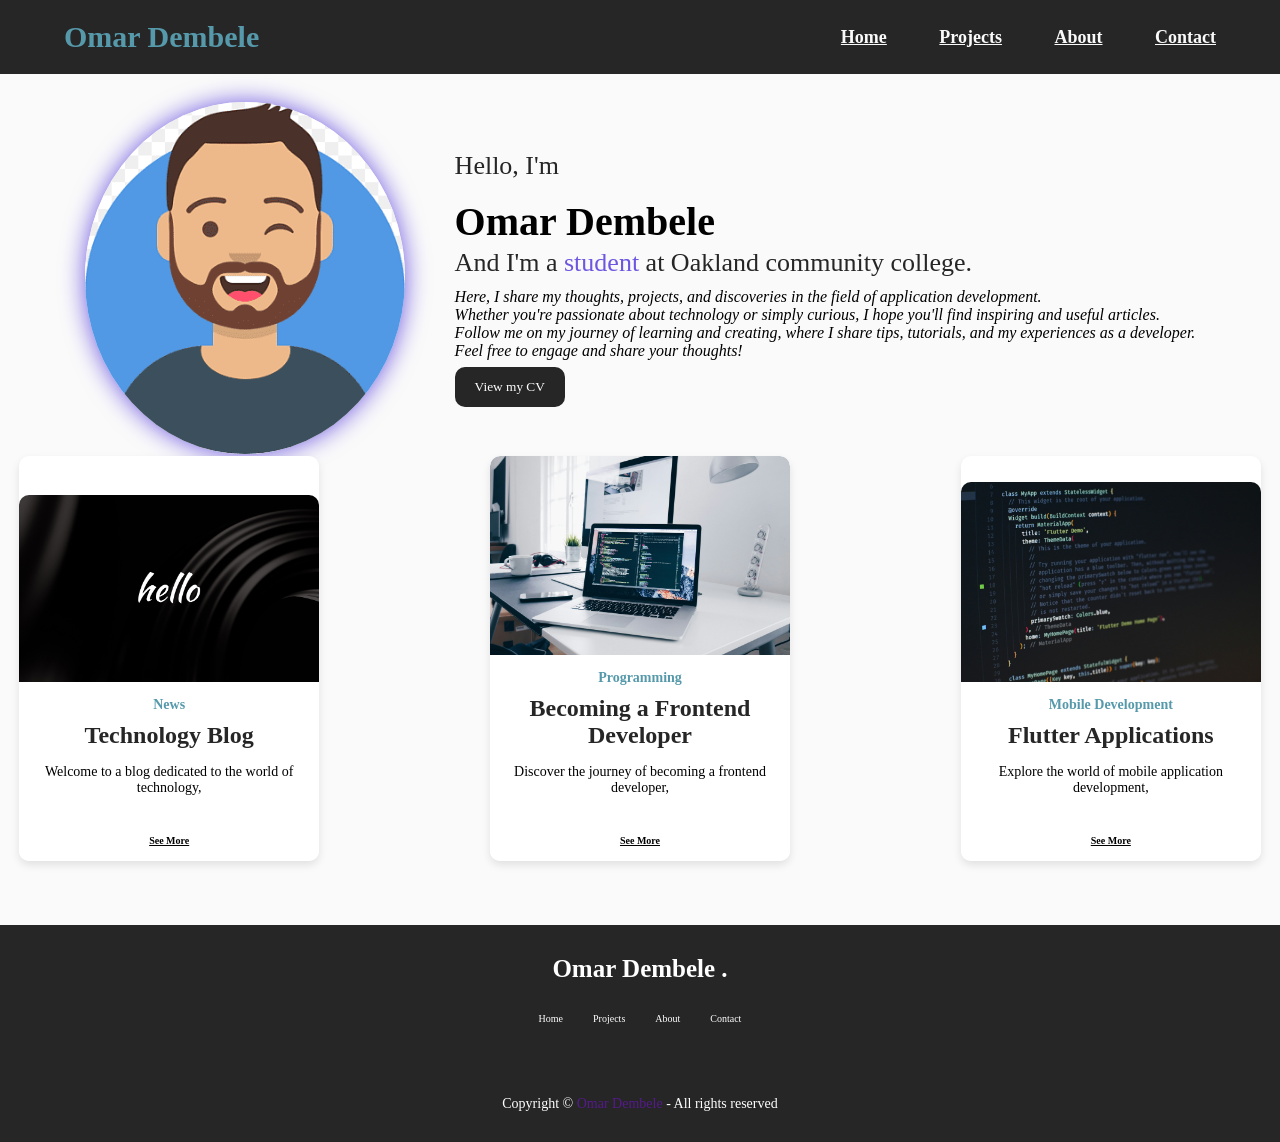
==== index.html @ ee9f6864 "Initial commit" ====
<!DOCTYPE html>
<html lang="en">
<head>
    <meta charset="UTF-8">
    <meta name="viewport" content="width=device-width, initial-scale=1.0">
    <link rel="stylesheet" href="index.css">
    <title>Omar Dembele - Portifolio & Expand Traker</title>
</head>
<body>
    <!-- header Section -->
    <header class="header">

        <a href="index.html" class="logo">Omar Dembele</a>

        <nav class="navbar">
            <a href="index.html">Home</a>
            <a href="projects.html">Projects</a>
            <a href="about.html">About</a>
            <a href="contact.html">Contact</a>
        </nav>
    </header>

    <!-- Home Section -->
    <section class="home" id="home">
        <div class="home-img">
            <img src="assets/image/avatar.png" alt="Profile Image">
        </div>

        <div class="home-content">
            <h3>Hello, I'm</h3>
            <h1>Omar Dembele</h1>
            <h3>And I'm a <span class="multiple-text">student</span> at Oakland community college.</h3>
            <p>
                Here, I share my thoughts, projects, and discoveries in the field of application development. <br>
                Whether you're passionate about technology or simply curious, I hope you'll find inspiring and useful articles. <br>
                Follow me on my journey of learning and creating, where I share tips, tutorials, 
                and my experiences as a developer. <br> Feel free to engage and share your thoughts!
            </p>
            <div class="social-media">
                <button onclick="myCv()" class="btn blue-btn">View my CV</button>
            </div>
        </div>
    </section>

    <!-- Project Section -->
    <section class="section" id="projects">

        <div id="project-container" class="project-card">
             <!-- Card 1 -->
                    <!-- <div class="card-box">
                        <img src="assets/image/hello.jpg" alt="Project Image" class="project-image">
                        <span>News</span>
                        <p>Hello</p>
                        <h4>Welcome to a blog dedicated to the world of technology,</h4>
                        <button class="full-width-btn">See more</button>
                    </div> -->
                    
                    <!-- Card 2 -->
                    <!-- <div class="card-box">
                        <img src="assets/image/become_dev.jfif" alt="Project Image" class="project-image">
                        <span>Programming</span>
                        <p>Becoming a front-end developer</p>
                        <h4>In the dynamic and constantly evolving world of technology,</h4>
                        <button class="full-width-btn">See more</button>
                    </div> -->
                    
                    <!-- Card 3 -->
                    <!-- <div class="card-box">
                        <img src="assets/image/flutter.jfif" alt="Project Image" class="project-image">
                        <span>Programming</span>
                        <p>Becoming a front-end developer</p>
                        <h4>In the dynamic and constantly evolving world of technology,</h4>
                        <button class="full-width-btn">See more</button>
                    </div> -->
        </div>
               
    </section>

    <!-- Footer Section -->
            <!--------------------- FOOTER ---------------------->
        <footer>
            <div class="top-footer">
                <p>Omar Dembele .</p>
            </div>
            <div class="middle-footer">
                <ul class="footer-menu">
                    <li class="footer-menu-list">
                        <a href="index.html" class="nav-link">Home</a>
                    </li>
                    <li class="footer-menu-list">
                        <a href="projects.html" class="nav-link">Projects</a>
                    </li>
                    <li class="footer-menu-list">
                        <a href="about.html" class="nav-link">About</a>
                    </li>
                    <li class="footer-menu-list">
                        <a href="contact.html" class="nav-link">Contact</a>
                    </li>
                </ul>
            </div>
            <div class="footer-social-icons">
                <div class="icon"> <i class="uil uil-instagram"></i> </div>
                    <div class="icon"> <i class="uil uil-linkedin-alt"></i> </div>
                    <div class="icon"> <i class="uil uil-dribbble"></i> </div>
                    <div class="icon"> <i class="uil uil-github-alt"></i> </div>
            </div>
            <div class="bottom-footer">
                <p>Copyright &copy; <a href="" style="text-decoration: none;">Omar Dembele</a> - All rights reserved</p>
            </div>
        </footer>
        <script src="index.js"></script>
</body>
</html>
---- index.css ----
/* --------- VARIABLES ------ */
:root{
    --body-color: rgb(250,250,250);
    --color-white: rgb(255, 255, 255);

    --text-color-second: #262626;
    --text-color-third: rgb(30,159,171);

    --first-color: rgb(110,87,224);
    --first-color-hover: rgb(40,91,212);

    --second-color: rgb(86, 153, 171);
    --third-color: rgb(192,166,490);
    --first-shadow-color: rgb(250,0,0,0.1);
}

*{
    padding: 0;
    margin: 0;
    box-sizing: border-box;
    font-family: 'Poppins', 'sans serif';
}

/* -------- SMOOTH SCROLL -------- */
html{
    scroll-behavior: smooth;
    font-size: 62.5%;
    overflow-x: hidden;
}

/* -------- CHANGE THE SCROLL BAR DESIGN -------- */
::-webkit-scrollbar{
    width: 10px;
    border-radius: 20px;

}

::-webkit-scrollbar-track{
    background: #f1f1f1;
}

::-webkit-scrollbar-thumb{
    background: #ccc;
    border-radius: 30px;
}

/* -------- BASE -------- */
body{
    background: var(--body-color);
}

/* -------- Nav Section -------- */

.header {
    position: fixed;
    width: 100%;
    top: 0;
    right: 0;
    z-index: 1000;
    display: flex;
    align-items: center;
    justify-content: space-between;
    padding: 2rem 5%;
    background-color: #262626;
    backdrop-filter: blur(10px);
    transition: 0.5s ease;
}

.logo {
    font-size: 3rem;
    color: var(--second-color);
    font-weight: 800;
    cursor: pointer;
    transition: 0.3s ease;
    text-decoration: none;
}

.logo:hover {
    transform: scale(1.05);
}

.navbar a{
    font-size: 1.8rem;
    color: var(--body-color);
    margin-left: 5rem;
    font-weight: 800;
    transition: 0.3s ease;
}

.navbar a:hover {
    color: var(--text-color-third);
    transform: scale(1.05);
}

/* -------- Home Section -------- */

.home {
    display: flex;
    justify-content: center;
    align-items: center;
    margin-top: 8%;
}

.home-img img {
    width: 25vw;
    border-radius: 50%;
    box-shadow: 0 0 25px var(--first-color);
    cursor: pointer;
    animation: floatImage 4s ease-in-out infinite;
    transition: 0.4s ease;
}

.home-img img:hover {
    box-shadow: 0 0 25px var(--first-color),
                0 0 35px var(--first-color),
                0 0 45px var(--first-color);

}

@keyframes floatImage {
    0% {
        transform: translateY(0);
    }

    50% {
        transform: translateY(-2.4rem);
    }

    100%{
        transform: translateY(0);
    }
}

.home-content {
    margin-left: 5rem;
}

.home-content h3{
    font-size: 2.6rem;
    font-weight: 300;
}

.home-content h3:nth-of-type(2) {
    margin-bottom: 1rem;
}

span {
    color: var(--first-color);
}

.home-content h1{
    font-size: 4rem;
    font-weight: 700;
    line-height: 1.3;
}

.home-content p {
    font-size: 1.6rem;
    font-style: italic;
}

.social-media {
    display: flex;
    gap: 20px;
}

.featured-text-btn>.blue-btn {
    background: var(--first-color);
    color: var(--color-white);
}

.featured-text-btn>.blue-btn:hover {
    background: var(--first-color-hover);
}

.btn {
    font-weight: 500;
    padding: 12px 20px;
    background: var(--text-color-second);
    color: var(--color-white);
    border: none;
    border-radius: 10px;
    cursor: pointer;
    transition: .4s;
    margin-top: 1%;
}

.btn:hover {
    background: var(--second-color);
    color: var(--color-white);   
}


/* Project Section */

.project-card {
    display: flex;
    width: 100%;
    justify-content: space-between;
    gap: 20px;
    flex-wrap: wrap;
}

.card-box {
    display: flex;
    flex-direction: column;
    justify-content: end;
    background-color: var(--color-white);
    border-radius: 10px;
    box-shadow: 0 4px 8px rgba(0, 0, 0, 0.1);
    overflow: hidden;
    text-align: center;
    width: 300px;
    margin-left: 1.5%;
    margin-right: 1.5%;
}

.card-box img {
    border-radius: 10px 10px 0 0;
}

.card-box span {
    margin-top: 5%;
    font-family: none;
    font-weight: normal;
    font-size: 14px;
    font-weight: 600;
    color: var(--second-color);
}

.card-box h3 {
    padding: 3%;
    font-size: 24px;
}

.card-box p {
    padding: 1%;
    color: black;
    font-weight: 600;
}

.card-box h4 {
    text-align: center;
    padding-left: 3%;
    padding-right: 3%;
    padding-bottom: 8%;
    font-size: 14px;
    font-weight: normal;
}

.card-box .btn {
    background-color: #007BFF;
    border: none;
    color: white;
    padding: 10px 20px;
    cursor: pointer;
    border-radius: 5px;
}

.full-width-btn {
    padding-top: 5%;
    padding-bottom: 5%;
    width: 100%;
    background-color: white;
    font-weight: 600;
    color: black;
    border: none;
    border-radius: 0 0 8px 8px; /* Rounded corners for the bottom */
    text-align: center;
    cursor: pointer;
}

.card-box .full-width-btn:hover {
    background: var(--second-color);
}

/*---------------------- Details Projects-------------------------*/

.project-details {
    max-width: 800px;
    margin: 30px auto;
}

.project-details h1 {
    margin: 20px 0;
}

.project-details li {
    margin-bottom: 10px;
}

/*----------------- ABOUT BOX ----------------*/

.top-header{
    margin-top: 2em;
    text-align: center;
    margin-bottom: 2em;
}

.top-header h1{
    font-weight: 600;
    color: var(--text-color-second);
}

.top-header span{
    color: #999;
}

h3{
    font-size: 20px;
    font-weight: 600;
    color: var(--text-color-second);
    margin-bottom: 2%;

}

.row{
    display: flex;
    justify-content: space-between;
    width: 100%;
    gap: 20px;
    margin: 0 1.5% 1.5% 1.5%;
}

.col{
    display: flex;
    width: 50%;
}

/*---------- ABOUT INFO ------------------*/
.about-info {
    position: relative;
    display: flex;
    align-items: center;
    padding-block: 30px 40px;
    padding-inline: 50px;
    background: var(--color-white); 
    box-shadow: 1px 8px 10px 2px var(--first-shadow-color);
    border-radius: 20px;
}

.about-info p{
    text-align: center;
    font-size: 15px;
}
.col1{
    width: 40%;
}


/* .about-btn{
    margin-top: 2%;
}

.about-btn button{
    position: absolute;
    right: 6%;
    bottom: 6%;
    background: var(--first-color);
    color: var(--color-white);
    border-radius: 20px;
}


.about-btn button:hover{
    background: var(--first-color-hover);

} */

.skills-box{
    margin: 3%;
}

.skills-header{
    margin-bottom: 10%;
}

.skills-list{
    display: flex;
    flex-wrap: wrap;
    gap: 5px;
}

.skills-list span{
    font-size: 14px;
    background: var(--second-color);
    color: var(--color-white);
    padding: 2px 10px;
    border-radius: 5px;
}


/*----------------- CONTACT BOX ----------------*/

.contact-info{
    position: relative;
    display: flex;
    flex-direction: column;
    justify-content: center;
    align-items: center;
    width: 100%;
    height: 315px;
    background-color: var(--second-color);
    border-radius: 10px;
    box-shadow: 1px 8px 10px 2px var(--first-shadow-color);
    overflow: hidden;
}

.contact-info>h2{
    color: var(--color-white);
    margin-bottom: 8%;
}

.contact-info>p{
    display: flex;
    align-items: center;
    gap: 10px;
    color: var(--color-white);
    margin-block: 5px;
}

.contact-info p>i{
    font-size: 18px;
}

.contact-info::after{
    background: var(--color-white);
}

.contact-info:hover.contact-info h2,
.contact-info:hover.contact-info p,
.contact-info:hover.contact-info i{
    color: black;
    z-index: 2;
}

/*----------------- CONTACT FORM ----------------*/
.form-control{
    display: flex;
    flex-direction: column;
    gap: 10px;
    width: 100%;
}

.form-inputs{
    display: flex;
    gap: 10px;
    width: 100%;
}

.input-field{
    width: 50%;
    height: 55px;
    background: transparent;
    border: 1px solid #AAA;
    border-radius: 10px;
    padding-inline: 20px;
    outline: none;
}

textarea{
    width: 100%;
    height: 250px;
    background: transparent;
    border: 1px solid #AAA;
    border-radius: 10px;
    padding: 3% 4%;
    outline: none;
}

.form-button>.btn{
    display: flex;
    align-items: center;
    justify-content: center;
    background: var(--second-color);
    color: var(--color-white);
}

.form-button>.btn:hover{
    background: var(--second-color);
}

.form-button i{
    font-size: 18px;
}


/*----------------- FOOTER BOX ----------------*/
footer{
    display: flex;
    justify-content: center;
    align-items: center;
    flex-direction: column;
    row-gap: 30px;
    background: #262626;
    padding: 30px 50px;
    margin-top: 5%;
}

.top-footer p{
    font-size: 25px;
    font-weight: 600;
    color: var(--color-white);
}

.middle-footer .footer-menu{
    display: flex;
}

.footer-menu-list{
    list-style: none;
}

.footer-menu-list a{
    text-decoration: none;
    color: var(--color-white);
    font-weight: 500;
    margin-inline: 15px;
}

.icon:hover{
    padding: 2%;
    border-radius: 20px;
    background: var(--second-color);
    color: var(--color-white) ; 
}

.footer-social-icons{
    display: flex;
    gap: 30px;
    color: var(--color-white);
}

.bottom-footer{
    font-size: 14px;
    margin-top: 1%;
    color: var(--color-white);  
}

.active-link{
    position: relative;
    color: var(--second-color);
    transition: .3s;
}

.active-link::after{
    content: "";
    position: absolute;
    left: 50%;
    bottom: -15px;
    transform: translate(-50%, -50%);
    width: 5px;
    height: 5px;
    background: var(--second-color);
}



/*----------------- FOOTER BOX ----------------*/
footer{
    display: flex;
    justify-content: center;
    align-items: center;
    flex-direction: column;
    row-gap: 30px;
    background: #262626;
    padding: 30px 50px;
    margin-top: 5%;
}

.top-footer p{
    font-size: 25px;
    font-weight: 600;
    color: var(--color-white);
}

.middle-footer .footer-menu{
    display: flex;
}

.footer-menu-list{
    list-style: none;
}

.footer-menu-list a{
    text-decoration: none;
    color: var(--color-white);
    font-weight: 500;
    margin-inline: 15px;
}

.icon:hover{
    padding: 2%;
    border-radius: 20px;
    background: var(--second-color);
    color: var(--color-white) ; 
}

.footer-social-icons{
    display: flex;
    gap: 30px;
    color: var(--color-white);
}

.bottom-footer{
    font-size: 14px;
    margin-top: 1%;
    color: var(--color-white);  
}

.active-link{
    position: relative;
    color: var(--second-color);
    transition: .3s;
}

.active-link::after{
    content: "";
    position: absolute;
    left: 50%;
    bottom: -15px;
    transform: translate(-50%, -50%);
    width: 5px;
    height: 5px;
    background: var(--second-color);
}

.nav-link{
    transition: 0.7s ease;
}

.nav-link:hover{
    padding: 20%;
    border-radius: 20px;
    background: var(--second-color);
    color: var(--color-white) ; 
}
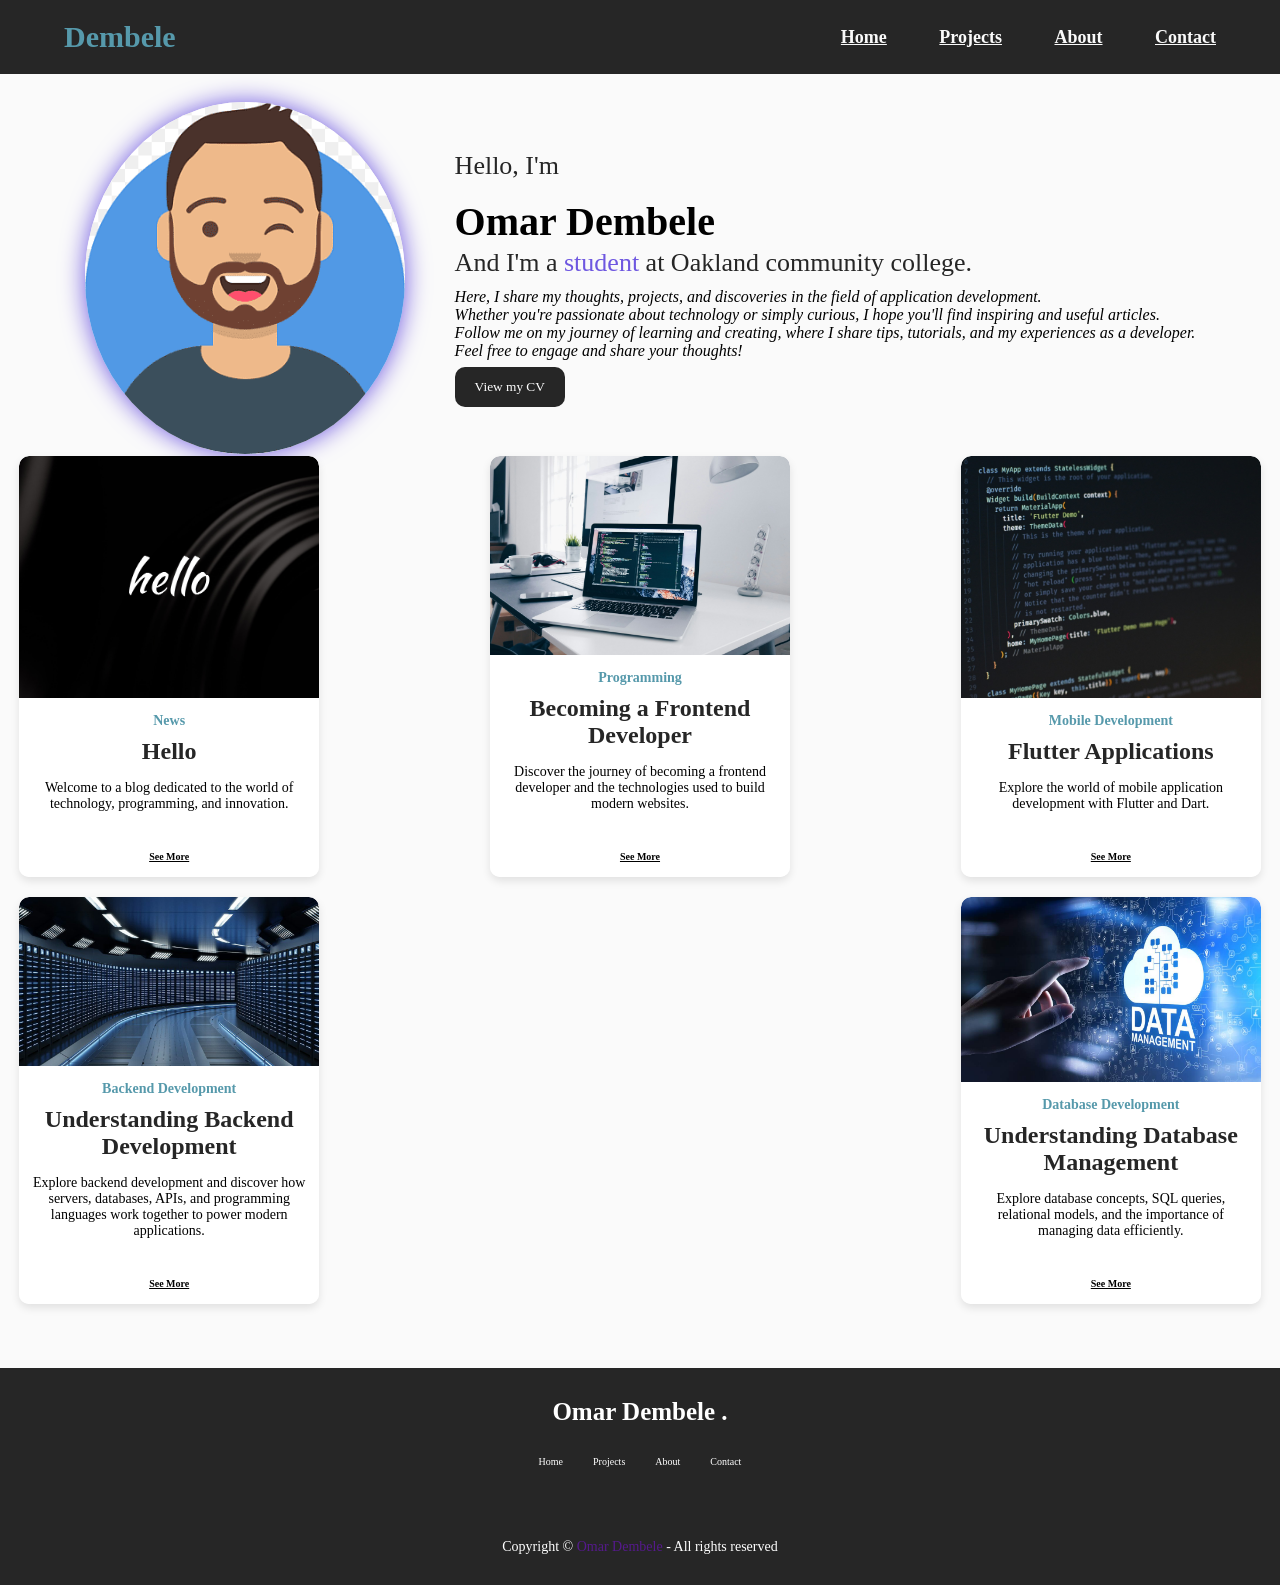
==== commit 2b9c444d: "second commit" ====
--- a/index.html
+++ b/index.html
@@ -10,7 +10,7 @@
     <!-- header Section -->
     <header class="header">
 
-        <a href="index.html" class="logo">Omar Dembele</a>
+        <a href="index.html" class="logo">Dembele</a>
 
         <nav class="navbar">
             <a href="index.html">Home</a>
@@ -46,32 +46,7 @@
     <section class="section" id="projects">
 
         <div id="project-container" class="project-card">
-             <!-- Card 1 -->
-                    <!-- <div class="card-box">
-                        <img src="assets/image/hello.jpg" alt="Project Image" class="project-image">
-                        <span>News</span>
-                        <p>Hello</p>
-                        <h4>Welcome to a blog dedicated to the world of technology,</h4>
-                        <button class="full-width-btn">See more</button>
-                    </div> -->
-                    
-                    <!-- Card 2 -->
-                    <!-- <div class="card-box">
-                        <img src="assets/image/become_dev.jfif" alt="Project Image" class="project-image">
-                        <span>Programming</span>
-                        <p>Becoming a front-end developer</p>
-                        <h4>In the dynamic and constantly evolving world of technology,</h4>
-                        <button class="full-width-btn">See more</button>
-                    </div> -->
-                    
-                    <!-- Card 3 -->
-                    <!-- <div class="card-box">
-                        <img src="assets/image/flutter.jfif" alt="Project Image" class="project-image">
-                        <span>Programming</span>
-                        <p>Becoming a front-end developer</p>
-                        <h4>In the dynamic and constantly evolving world of technology,</h4>
-                        <button class="full-width-btn">See more</button>
-                    </div> -->
+
         </div>
                
     </section>
--- a/index.css
+++ b/index.css
@@ -191,7 +191,7 @@
 }
 
 
-/* Project Section */
+/* Projects Section */
 
 .project-card {
     display: flex;
@@ -216,6 +216,9 @@
 }
 
 .card-box img {
+    width: 100%;
+    height: 100%;
+    object-fit: cover;
     border-radius: 10px 10px 0 0;
 }
 
@@ -276,17 +279,46 @@
 
 /*---------------------- Details Projects-------------------------*/
 
-.project-details {
-    max-width: 800px;
-    margin: 30px auto;
-}
-
-.project-details h1 {
-    margin: 20px 0;
-}
-
-.project-details li {
-    margin-bottom: 10px;
+.details-section {
+    margin-top: 8%;
+}
+
+.project-header {
+    display: block;
+    width: 55%;
+    object-fit: cover;
+    margin: 0 auto;
+    margin-bottom: 1.5%;
+}
+
+.project-header h1 {
+    margin-top: 1.5%;
+    font-size: 28px;
+}
+
+.project-image {
+    display: block;
+    width: 55%;
+    object-fit: cover;
+    margin: 0 auto;
+}
+
+.project-content {
+    display: block;
+    width: 55%;
+    object-fit: cover;
+    margin: 0 auto;
+}
+
+.project-content p {
+    font-size: 20px;
+    margin-top: 3.5%;
+    text-align: justify;
+    line-height: 1.8;
+}
+
+.project-content h3 {
+    margin-top: 3.5%;
 }
 
 /*----------------- ABOUT BOX ----------------*/
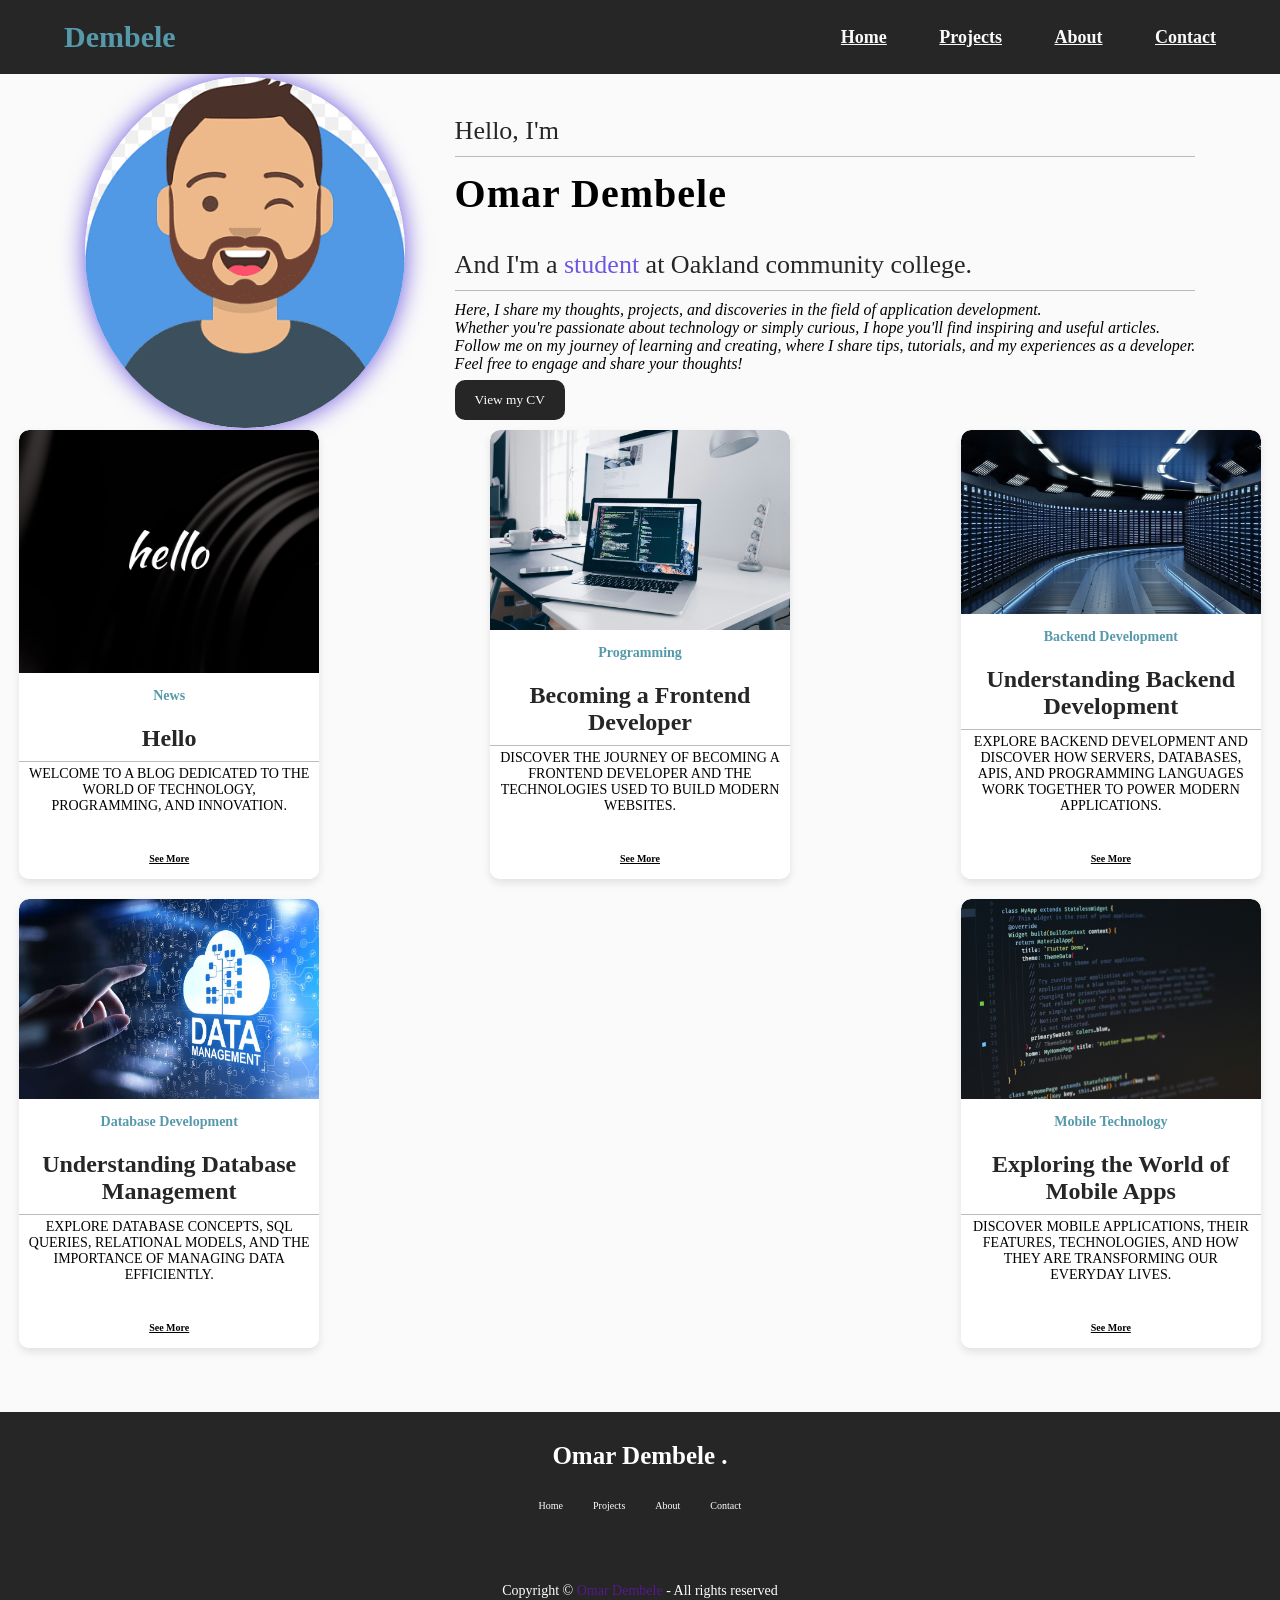
==== commit 76516f5a: "add weather & todo page" ====
--- a/index.html
+++ b/index.html
@@ -4,7 +4,8 @@
     <meta charset="UTF-8">
     <meta name="viewport" content="width=device-width, initial-scale=1.0">
     <link rel="stylesheet" href="index.css">
-    <title>Omar Dembele - Portifolio & Expand Traker</title>
+    <link rel="icon" type="image/png" href="assets/image/icon.png">
+    <title>Omar Dembele - Portifolio</title>
 </head>
 <body>
     <!-- header Section -->
--- a/index.css
+++ b/index.css
@@ -98,7 +98,7 @@
     display: flex;
     justify-content: center;
     align-items: center;
-    margin-top: 8%;
+    margin-top: 6%;
 }
 
 .home-img img {
@@ -191,7 +191,7 @@
 }
 
 
-/* Projects Section */
+/*------------------- Projects Section ----------------*/
 
 .project-card {
     display: flex;
@@ -667,3 +667,167 @@
     background: var(--second-color);
     color: var(--color-white) ; 
 }
+
+/*----------------- Expense Tracker ----------------*/
+
+.header-expense {
+    position: fixed;
+    width: 100%;
+    top: 0;
+    right: 0;
+    display: flex;
+    align-items: center;
+    justify-content: space-around;
+    padding: 1.5rem 0%;
+    background-color: #262626;
+    backdrop-filter: blur(10px);
+    transition: 0.5s ease;
+    color: white;
+}
+
+.back-icon {
+    font-size: 24px;
+    color: white;
+    text-decoration: none;
+}
+
+.header-expense h2, h4 {
+    font-size: 1.8rem;
+}
+
+.container-expense {
+    width: 50%;
+    margin: 30px auto;
+}
+
+h1 {
+    font-size: 3.5rem;
+    letter-spacing: 1px;
+}
+
+h3 {
+    border-bottom: 1px solid #bbb;
+    padding-bottom: 10px;
+    margin: 4% 0 1.5%;
+}
+
+h4 {
+    margin: 0;
+    text-transform: uppercase;
+
+}
+
+.inc-exp-container {
+    background-color: var(--second-color);
+    border-radius: 10px;
+    box-shadow: var(--first-shadow-color);
+    margin-top: 3%;
+    padding: 5%;
+    display: flex;
+    justify-content: space-between;
+}
+
+.inc-exp-container p {
+    font-size: 2rem;
+}
+
+.inc-exp-container > div {
+    flex: 1;
+    text-align: center;
+}
+
+.money {
+    font-size: 2rem;
+    letter-spacing: 1;
+    margin: 5px 0;
+}
+
+.money-plus {
+    color: #2ecc71;
+}
+
+.money-minus {
+    color: #c0392b;
+}
+
+label {
+    display: inline-block;
+    margin: 10px 0;
+}
+
+input[type="text"],
+input[type="number"] {
+    border: 1px solid var(--second-color);
+    border-radius: 5px;
+    display: block;
+    font-size: 16px;
+    padding: 2%;
+    width: 100%;
+}
+
+.btn-expense {
+    font-weight: 500;
+    padding: 12px 20px;
+    background: var(--text-color-second);
+    color: var(--color-white);
+    border: 0;
+    display: block;
+    border-radius: 10px;
+    cursor: pointer;
+    transition: .4s;
+    margin-top: 3%;
+    width: 100%;
+}
+
+.btn-expense:hover {
+    background: var(--second-color);
+    color: var(--color-white);   
+}
+
+.list {
+    list-style-type: none;
+    padding: 0;
+    margin-bottom: 5%;
+}
+
+.list li {
+    background-color: var(--second-color);
+    box-shadow: var(--first-shadow-color);
+    display: flex;
+    justify-content: space-between;
+    position: relative;
+    color: #333;
+    padding: 10px;
+    margin: 10px 0;
+    font-size: 17px;
+}
+
+.list li.plus {
+    border-right: 5px solid #2ecc71;
+}
+
+.list li.minus {
+    border-right: 5px solid #c0392b;
+}
+
+.transaction-value {
+    color: #333;
+}
+
+.delete-btn {
+    cursor: pointer;
+    background-color: #c0392b;
+    border: none;
+    color: #fff;
+    font-size: 11px;
+    line-height: 15px;
+    padding: 2px 5px;
+    border-radius: 5px;
+}
+
+.delete-btn:hover {
+    background-color: darkred;
+}
+
+
+
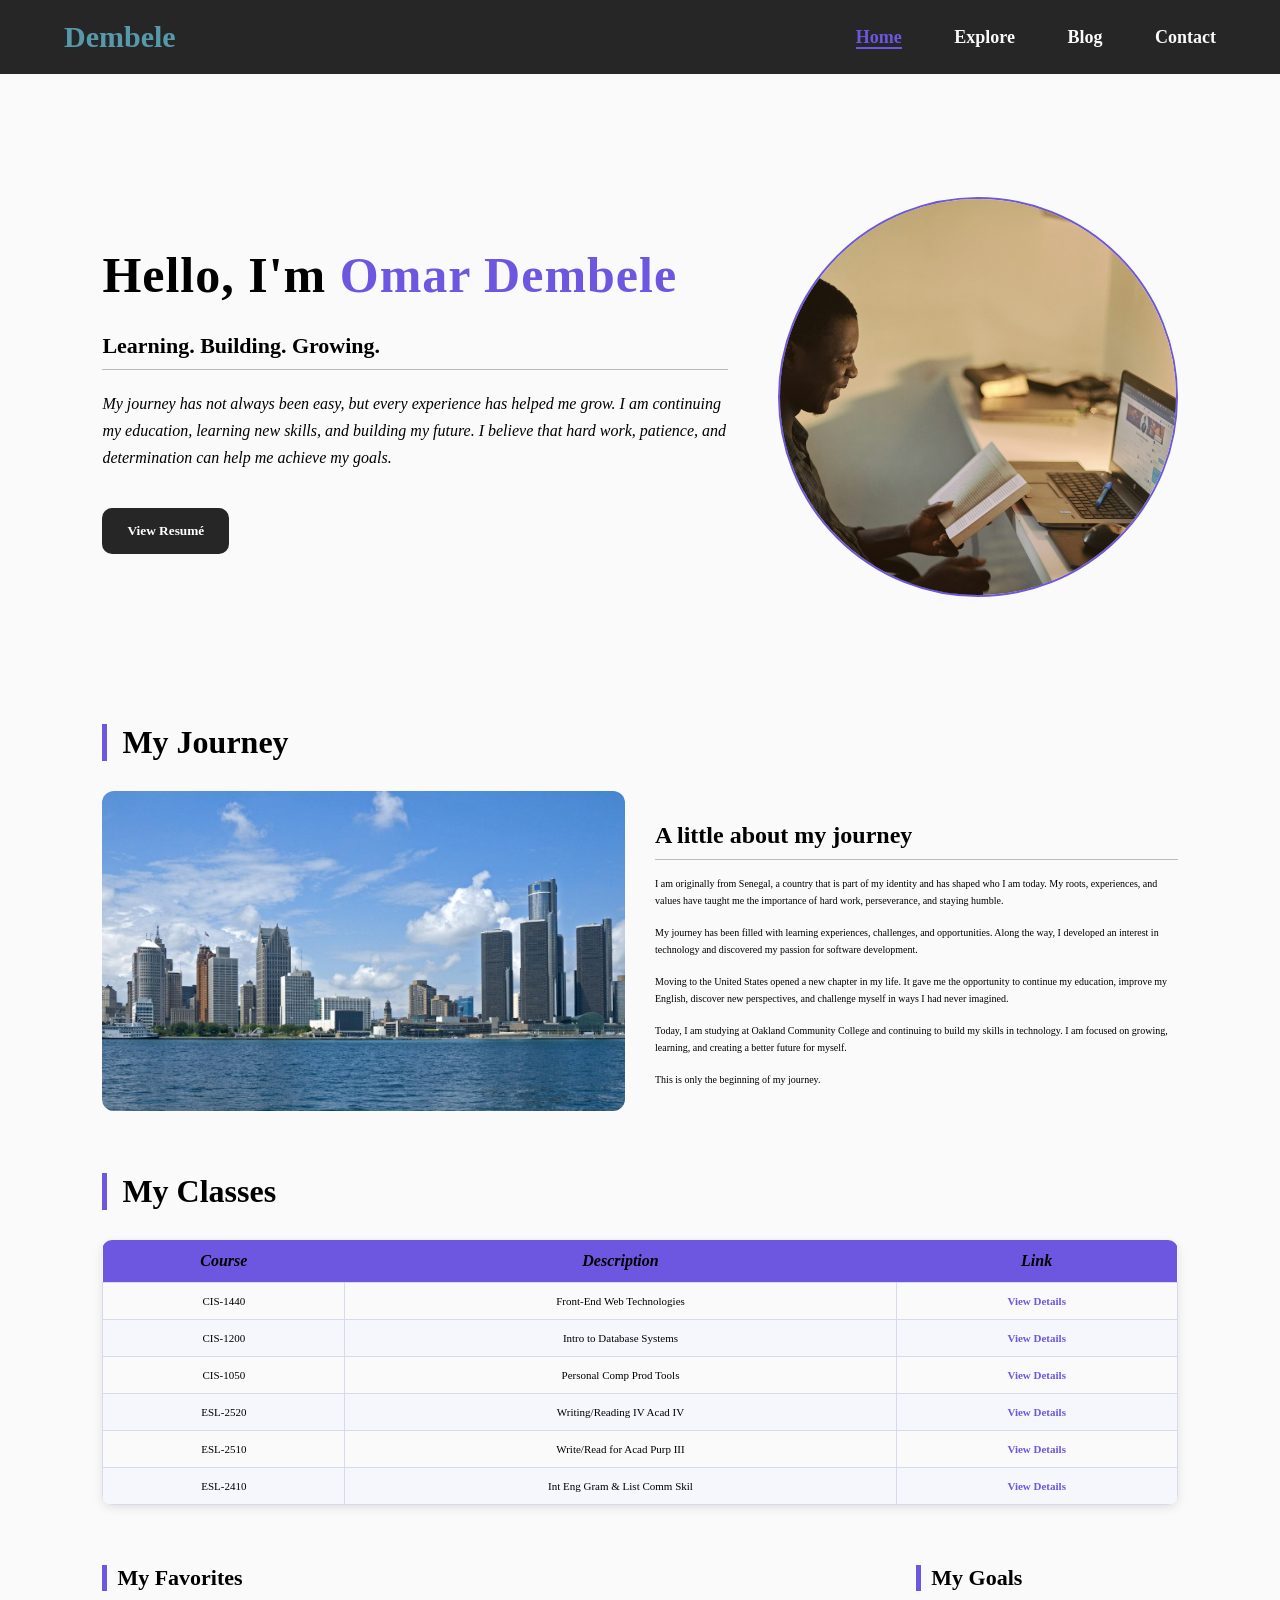
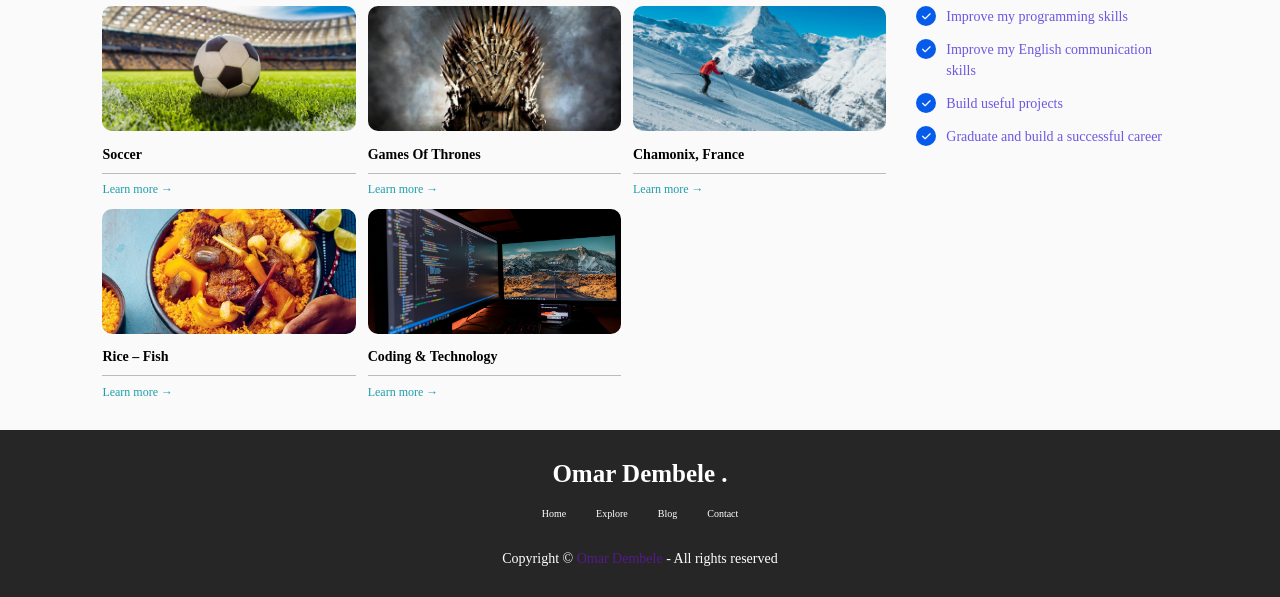
==== commit 6a307f13: "Add clean portfolio project" ====
--- a/index.html
+++ b/index.html
@@ -3,8 +3,10 @@
 <head>
     <meta charset="UTF-8">
     <meta name="viewport" content="width=device-width, initial-scale=1.0">
-    <link rel="stylesheet" href="index.css">
-    <link rel="icon" type="image/png" href="assets/image/icon.png">
+    <link rel="stylesheet" href="assets/css/index.css">
+    <link rel="icon" type="image/png" href="assets/image/icon.jpg">
+    <link rel="stylesheet" href="https://cdnjs.cloudflare.com/ajax/libs/font-awesome/6.5.2/css/all.min.css">
+    <link rel="stylesheet" href="https://unicons.iconscout.com/release/v4.0.8/css/line.css">
     <title>Omar Dembele - Portifolio</title>
 </head>
 <body>
@@ -13,44 +15,224 @@
 
         <a href="index.html" class="logo">Dembele</a>
 
-        <nav class="navbar">
-            <a href="index.html">Home</a>
-            <a href="projects.html">Projects</a>
-            <a href="about.html">About</a>
-            <a href="contact.html">Contact</a>
+        <nav class="navbar" id="navbar">
+            <a href="index.html" id="home">Home</a>
+            <a href="explore.html" id="explore">Explore</a>
+            <a href="blog.html" id="blog">Blog</a>
+            <a href="contact.html" id="contact">Contact</a>
         </nav>
+
+        <button class="nav-bars" id="navRight" aria-label="Scroll right">
+            <i class="uil uil-bars"></i>
+        </button>
     </header>
 
-    <!-- Home Section -->
-    <section class="home" id="home">
-        <div class="home-img">
-            <img src="assets/image/avatar.png" alt="Profile Image">
-        </div>
-
-        <div class="home-content">
-            <h3>Hello, I'm</h3>
-            <h1>Omar Dembele</h1>
-            <h3>And I'm a <span class="multiple-text">student</span> at Oakland community college.</h3>
+    <!-- HERO SECTION -->
+
+    <section class="hero">
+
+        <div class="hero-text">
+            <h1>Hello, I'm <span>Omar Dembele</span></h1>
+
+            <h3>Learning. Building. Growing.</h3>
+
             <p>
-                Here, I share my thoughts, projects, and discoveries in the field of application development. <br>
-                Whether you're passionate about technology or simply curious, I hope you'll find inspiring and useful articles. <br>
-                Follow me on my journey of learning and creating, where I share tips, tutorials, 
-                and my experiences as a developer. <br> Feel free to engage and share your thoughts!
+                My journey has not always been easy, but every experience has helped me grow.
+                I am continuing my education, learning new skills, and building my future.
+                I believe that hard work, patience, and determination can help me achieve my goals.
             </p>
+
             <div class="social-media">
-                <button onclick="myCv()" class="btn blue-btn">View my CV</button>
-            </div>
-        </div>
-    </section>
-
-    <!-- Project Section -->
-    <section class="section" id="projects">
-
-        <div id="project-container" class="project-card">
-
-        </div>
-               
-    </section>
+                <button onclick="myCv()" class="btn blue-btn">View Resumé</button>
+            </div>
+        </div>
+
+        <div class="hero-image">
+            <img src="assets/image/audace.jfif" alt="Photo of Omar">
+        </div>
+
+    </section>
+
+
+    <!-- My Journey Section -->
+    <section class="journey" id="journey">
+
+        <h2 class="section-title">My Journey</h2>
+
+        <div class="journey-content">
+
+            <div class="journey-image">
+                <img src="assets/image/journey.png" alt="A picture representing my journey">
+            </div>
+
+            <div class="journey-text">
+                <h3>A little about my journey</h3>
+
+                <p>
+                    I am originally from Senegal, a country that is part of my
+                    identity and has shaped who I am today. My roots, experiences,
+                    and values have taught me the importance of hard work,
+                    perseverance, and staying humble.
+                </p>
+
+                <p>
+                    My journey has been filled with learning experiences,
+                    challenges, and opportunities. Along the way, I developed
+                    an interest in technology and discovered my passion
+                    for software development.
+                </p>
+
+                <p>
+                    Moving to the United States opened a new chapter in my life.
+                    It gave me the opportunity to continue my education, improve
+                    my English, discover new perspectives, and challenge myself
+                    in ways I had never imagined.
+                </p>
+
+                <p>
+                    Today, I am studying at Oakland Community College and
+                    continuing to build my skills in technology. I am focused
+                    on growing, learning, and creating a better future
+                    for myself.
+                </p>
+
+                <p>
+                    This is only the beginning of my journey.
+                </p>
+            </div>
+
+        </div>
+
+    </section>
+
+    <!-- My Classes Section -->
+    <section class="my-classes" id="classes">
+
+        <h2 class="section-title">My Classes</h2>
+
+        <div class="classes-container">
+
+            <table class="classes-table">
+                <thead>
+                    <tr>
+                        <th>Course</th>
+                        <th>Description</th>
+                        <th>Link</th>
+                    </tr>
+                </thead>
+
+                <tbody id="classes-container">
+                    
+                </tbody>
+            </table>
+
+        </div>
+
+    </section>
+
+    <!-- My Favorite & My Goals -->
+    <section class="favorite-goals">
+
+        <!-- My Favorite -->
+        <div class="favorite-section">
+
+            <h2 class="section-title">My Favorites</h2>
+
+            <div class="favorite-container">
+
+                <!-- Sport -->
+                <div class="favorite-card">
+                    <img src="assets/image/soccer.png" alt="Soccer">
+
+                    <h3>Soccer</h3>
+
+                    <a href="https://www.fifa.com/" target="_blank">
+                        Learn more →
+                    </a>
+                </div>
+
+                <!-- Movies -->
+                <div class="favorite-card">
+                    <img src="assets/image/GOT.png" alt="Movies">
+
+                    <h3>Games Of Thrones</h3>
+
+                    <a href="https://www.hbo.com/game-of-thrones" target="_blank">
+                        Learn more →
+                    </a>
+                </div>
+
+                <!-- Travel -->
+                <div class="favorite-card">
+                    <img src="assets/image/skiing.png" alt="Travel">
+
+                    <h3>Chamonix, France</h3>
+
+                    <a href="https://www.chamonix.com/" target="_blank">
+                        Learn more →
+                    </a>
+                </div>
+
+                <!-- Favorite Food -->
+                <div class="favorite-card">
+                    <img src="assets/image/rice.webp" alt="Thieboudienne">
+
+                    <h3>Rice – Fish</h3>
+
+                    <a href="https://en.wikipedia.org/wiki/Thieboudienne" target="_blank">
+                        Learn more →
+                    </a>
+                </div>
+
+                <!-- Coding -->
+                <div class="favorite-card">
+                    <img src="assets/image/code.jfif" alt="Coding">
+
+                    <h3>Coding & Technology</h3>
+
+                    <a href="https://www.freecodecamp.org/" target="_blank">
+                        Learn more →
+                    </a>
+                </div>
+
+            </div>
+
+        </div>
+
+
+        <!-- My Goals -->
+        <div class="goals-section">
+
+            <h2 class="section-title">My Goals</h2>
+
+            <ul class="goals-list">
+
+                <li>
+                    <i class="fa-solid fa-check"></i>
+                    <span>Improve my programming skills</span>
+                </li>
+
+                <li>
+                    <i class="fa-solid fa-check"></i>
+                    <span>Improve my English communication skills</span>
+                </li>
+
+                <li>
+                    <i class="fa-solid fa-check"></i>
+                    <span>Build useful projects</span>
+                </li>
+
+                <li>
+                    <i class="fa-solid fa-check"></i>
+                    <span>Graduate and build a successful career</span>
+                </li>
+
+            </ul>
+
+        </div>
+
+    </section>
+
 
     <!-- Footer Section -->
             <!--------------------- FOOTER ---------------------->
@@ -64,26 +246,26 @@
                         <a href="index.html" class="nav-link">Home</a>
                     </li>
                     <li class="footer-menu-list">
-                        <a href="projects.html" class="nav-link">Projects</a>
-                    </li>
-                    <li class="footer-menu-list">
-                        <a href="about.html" class="nav-link">About</a>
+                        <a href="explore.html" class="nav-link">Explore</a>
+                    </li>
+                    <li class="footer-menu-list">
+                        <a href="blog.html" class="nav-link">Blog</a>
                     </li>
                     <li class="footer-menu-list">
                         <a href="contact.html" class="nav-link">Contact</a>
                     </li>
                 </ul>
             </div>
-            <div class="footer-social-icons">
+            <!-- <div class="footer-social-icons">
                 <div class="icon"> <i class="uil uil-instagram"></i> </div>
                     <div class="icon"> <i class="uil uil-linkedin-alt"></i> </div>
                     <div class="icon"> <i class="uil uil-dribbble"></i> </div>
                     <div class="icon"> <i class="uil uil-github-alt"></i> </div>
-            </div>
+            </div> -->
             <div class="bottom-footer">
                 <p>Copyright &copy; <a href="" style="text-decoration: none;">Omar Dembele</a> - All rights reserved</p>
             </div>
         </footer>
-        <script src="index.js"></script>
+        <script src="assets/js/index.js"></script>
 </body>
 </html>
--- a/assets/css/index.css
+++ b/assets/css/index.css
@@ -0,0 +1,3374 @@
+/* --------- VARIABLES ------ */
+:root{
+    --body-color: rgb(250,250,250);
+    --color-white: rgb(255, 255, 255);
+
+    --text-color-second: #262626;
+    --text-color-third: rgb(30,159,171);
+
+    --first-color: rgb(110,87,224);
+    --first-color-hover: rgb(40,91,212);
+
+    --second-color: rgb(86, 153, 171);
+    --third-color: rgb(192,166,490);
+    --first-shadow-color: rgb(250,0,0,0.1);
+}
+
+*{
+    padding: 0;
+    margin: 0;
+    box-sizing: border-box;
+    font-family: 'Poppins', 'sans serif';
+}
+
+/* -------- SMOOTH SCROLL -------- */
+html{
+    scroll-behavior: smooth;
+    font-size: 62.5%;
+    overflow-x: hidden;
+}
+
+/* -------- CHANGE THE SCROLL BAR DESIGN -------- */
+::-webkit-scrollbar{
+    width: 10px;
+    border-radius: 20px;
+
+}
+
+::-webkit-scrollbar-track{
+    background: #f1f1f1;
+}
+
+::-webkit-scrollbar-thumb{
+    background: #ccc;
+    border-radius: 30px;
+}
+
+
+
+/* -------- BASE -------- */
+body{
+    background: var(--body-color);
+}
+
+.social-media {
+    display: flex;
+    gap: 20px;
+}
+
+.featured-text-btn>.blue-btn {
+    background: var(--first-color);
+    color: var(--color-white);
+}
+
+.featured-text-btn>.blue-btn:hover {
+    background: var(--first-color-hover);
+}
+
+.btn {
+    font-weight: 500;
+    padding: 12px 20px;
+    background: var(--text-color-second);
+    color: var(--color-white);
+    border: none;
+    border-radius: 10px;
+    cursor: pointer;
+    transition: .4s;
+    margin-top: 1%;
+}
+
+.btn:hover {
+    background: var(--second-color);
+    color: var(--color-white);   
+}
+
+/* -------- Nav Section -------- */
+
+.header {
+    position: fixed;
+    width: 100%;
+    top: 0;
+    right: 0;
+    z-index: 1000;
+    display: flex;
+    align-items: center;
+    justify-content: space-between;
+    padding: 2rem 5%;
+    background-color: #262626;
+    backdrop-filter: blur(10px);
+    transition: 0.5s ease;
+}
+
+.logo {
+    font-size: 3rem;
+    color: var(--second-color);
+    font-weight: 800;
+    cursor: pointer;
+    transition: 0.3s ease;
+    text-decoration: none;
+}
+
+.logo:hover {
+    transform: scale(1.05);
+}
+
+.navbar a{
+    font-size: 1.8rem;
+    color: var(--body-color);
+    margin-left: 5rem;
+    font-weight: 800;
+    transition: 0.3s ease;
+    text-decoration: none;
+}
+
+.navbar a:hover {
+    color: var(--text-color-third);
+    transform: scale(1.05);
+}
+
+.navbar a.active {
+    color: var(--first-color);
+    border-bottom: 2px solid var(--first-color);
+}
+
+.nav-bars {
+    display: none;
+}
+
+
+/* -------- HERO Section -------- */
+
+/* Hero section */
+.hero {
+    min-height: 80vh;
+    display: flex;
+    align-items: center;
+    justify-content: space-between;
+    padding: 30px 8%;
+    gap: 50px;
+    margin-top: 3%;
+}
+
+/* Text container */
+.hero-text {
+    max-width: 700px;
+}
+
+/* Main title */
+.hero-text h1 {
+    font-size: 5rem;
+    font-weight: 700;
+    line-height: 1.3;
+    margin-bottom: 15px;
+}
+
+.hero-text h1 span {
+    color: var(--first-color);
+}
+
+/* Subtitle */
+.hero-text h3 {
+    font-size: 22px;
+    margin-bottom: 20px;
+}
+
+/* Description */
+.hero-text p {
+    font-size: 1.6rem;
+    font-style: italic;
+    line-height: 1.7;
+    margin-bottom: 30px;
+}
+
+/* Image */
+.hero-image img {
+    width: 400px;
+    height: 400px;
+    object-fit: cover;
+    border-radius: 50%;
+    border: 2px solid var(--first-color);
+}
+
+
+/* -------- Journeys Section -------- */
+
+.journey {
+    margin-top: -5%;
+    padding: 30px 8%;
+}
+
+.section-title {
+    font-size: 32px;
+    margin-bottom: 30px;
+    border-left: 5px solid var(--first-color);
+    padding-left: 15px;
+}
+
+.journey-content {
+    display: flex;
+    align-items: center;
+    gap: 30px;
+}
+
+.journey-image {
+    flex: 1;
+}
+
+.journey-image img {
+    width: 100%;
+    height: 320px;
+    object-fit: cover;
+    border-radius: 12px;
+}
+
+.journey-text {
+    flex: 1;
+}
+
+.journey-text h3 {
+    font-size: 24px;
+    margin-bottom: 15px;
+}
+
+.journey-text p {
+    line-height: 1.7;
+    margin-bottom: 15px;
+}
+
+
+/* -------- Classes Section -------- */
+.my-classes {
+    padding: 30px 8%;
+}
+
+.classes-container {
+    width: 100%;
+    overflow-x: auto;
+    border-radius: 1rem;
+    box-shadow: 0 3px 10px rgba(0, 0, 0, 0.1);
+}
+
+.classes-table {
+    width: 100%;
+    border-collapse: collapse;
+}
+
+.classes-table th {
+    font-size: 1.6rem;
+    font-style: italic;
+    background: var(--first-color);
+    color: black;
+    text-align: center;
+    padding: 1.2rem 1.5rem;
+}
+
+.classes-table td {
+    text-align: center;
+    font-size: 1.1rem;
+    padding: 1.2rem 1.5rem;
+    border: 1px solid #d5dbea;
+    color: black;
+}
+
+.classes-table tr:nth-child(even) {
+    background: #f5f7fc;
+}
+
+.classes-table a {
+    color: var(--first-color);
+    font-weight: 600;
+    text-decoration: none;
+}
+
+.classes-table a:hover {
+    text-decoration: underline;
+}
+
+
+/* -------- Favorites & Goals Section -------- */
+
+.favorite-goals {
+    display: grid;
+    grid-template-columns: 3fr 1fr;
+    gap: 3rem;
+    padding: 30px 8%;
+    align-items: start;
+}
+
+/* SECTION TITLE */
+
+.favorite-goals .section-title {
+    font-size: 2.2rem;
+    margin-bottom: 1.5rem;
+    border-left: 5px solid var(--first-color);
+    padding-left: 1rem;
+}
+
+/* FAVORITES */
+
+.favorite-container {
+    display: grid;
+    grid-template-columns: repeat(3, 1fr);
+    gap: 1.2rem;
+}
+
+.favorite-card {
+    display: flex;
+    flex-direction: column;
+    gap: 0.5rem;
+}
+
+.favorite-card img {
+    width: 100%;
+    height: 125px;
+    object-fit: cover;
+    border-radius: 1rem;
+}
+
+.favorite-card h3 {
+    font-size: 1.4rem;
+    color: var(--text-color);
+}
+
+.favorite-card a {
+    font-size: 1.2rem;
+    color: var(--text-color-third);
+    text-decoration: none;
+}
+
+.favorite-card a:hover {
+    text-decoration: underline;
+}
+
+/* GOALS */
+
+.goals-list {
+    list-style: none;
+    display: flex;
+    flex-direction: column;
+    gap: 1.2rem;
+}
+
+.goals-list li {
+    display: flex;
+    align-items: flex-start;
+    gap: 1rem;
+    font-size: 1.4rem;
+    color: var(--text-color);
+    line-height: 1.5;
+}
+
+.goals-list i {
+    background: #075bea;
+    color: white;
+    width: 2rem;
+    height: 2rem;
+    min-width: 2rem;
+    display: flex;
+    justify-content: center;
+    align-items: center;
+    border-radius: 50%;
+    font-size: 1rem;
+}
+
+
+/* ---------------- BLOG SECTION -------------*/
+
+
+.video-content {
+    margin-top: 5%;
+    display: flex;
+    align-items: center;
+    justify-content: space-between;
+    gap: 3rem;
+    background: #f2f6ff;
+    padding: 4rem;
+    border-radius: 1.5rem;
+}
+
+.video-text {
+    flex: 1;
+}
+
+.video-text h1 {
+    font-size: 4rem;
+    color: #101b45;
+    margin-bottom: 2rem;
+}
+
+.video-text h1 span {
+    color: #0866ff;
+}
+
+.video-text p {
+    font-size: 1.6rem;
+    line-height: 1.7;
+    color: #444;
+}
+
+.video-container {
+    flex: 1.5;
+}
+
+.video-container video {
+    width: 100%;
+    border-radius: 1.2rem;
+    display: block;
+}
+
+/*------------------- Blog Projects Section ----------------*/
+
+.section-blog {
+    margin-top: 2%;
+    padding: 30px 5%;
+}
+
+.blog-card {
+    display: flex;
+    width: 100%;
+    justify-content: space-between;
+    gap: 20px;
+    flex-wrap: wrap;
+}
+
+/* -------------- Academics Section -------------------*/
+.academics {
+    padding: 30px 8%;
+}
+
+/* ACADEMIC SECTION */
+.academic-section {
+    background: #0a1018;
+    color: #f5f5f5;
+    padding: 60px 8%;
+}
+
+/* EDUCATION */
+.education h2,
+.skills-content h2 {
+    font-size: 35px;
+    font-weight: 800;
+    margin-bottom: 15px;
+}
+
+.academic-intro {
+    color: #b0b7c3;
+    line-height: 1.6;
+    max-width: 500px;
+    margin-bottom: 40px;
+}
+
+/* EDUCATION GRID */
+.education-grid {
+    display: grid;
+    grid-template-columns: repeat(2, 1fr);
+    gap: 25px 60px;
+}
+
+/* EDUCATION CARD */
+.education-card h3 {
+    font-size: 21px;
+    margin-bottom: 10px;
+}
+
+.education-card p {
+    font-size: 16px;
+    font-style: italic;
+    line-height: 1.7;
+    padding-left: 4%;
+}
+
+
+/* SKILLS SECTION */
+.academic-skills {
+    display: flex;
+    align-items: center;
+    gap: 50px;
+    margin-top: 100px;
+}
+
+/* LEFT IMAGE */
+.skills-image {
+    width: 35%;
+    align-items: center;
+}
+
+.skills-image img {
+    width: 100%;
+    height: auto;
+    object-fit: contain;
+    border-radius: 45%;
+    border: 1px solid wheat;
+}
+
+/* RIGHT CONTENT */
+.skills-content {
+    flex: 1;
+}
+
+.skills-content p {
+    color: #a5adba;
+    line-height: 1.7;
+    margin-bottom: 10px;
+}
+
+/* EACH SKILL */
+.skill {
+    margin-bottom: 22px;
+}
+
+.skill-info {
+    display: flex;
+    justify-content: space-between;
+    margin-bottom: 5px;
+    font-size: 11px;
+}
+
+/* BAR BACKGROUND */
+.skill-bar {
+    width: 100%;
+    height: 8px;
+    background: #26313d;
+    border-radius: 20px;
+    overflow: hidden;
+}
+
+/* BAR PROGRESS */
+.skill-progress {
+    height: 100%;
+    background: var(--first-color);
+    border-radius: 20px;
+}
+
+/* INDIVIDUAL PROGRESS */
+.html {
+    width: 85%;
+}
+
+.javascript {
+    width: 70%;
+}
+
+.java {
+    width: 60%;
+}
+
+.sql {
+    width: 70%;
+}
+
+.frameworks {
+    width: 65%;
+}
+
+
+/* -------------- Projects Section -------------------*/
+
+.section-project {
+    padding: 30px 8%;
+}
+
+.project-card {
+    display: flex;
+    width: 100%;
+    justify-content: space-between;
+    gap: 20px;
+    flex-wrap: wrap;
+}
+
+.card-box {
+    display: flex;
+    flex-direction: column;
+    justify-content: end;
+    background-color: var(--color-white);
+    border-radius: 10px;
+    box-shadow: 0 4px 8px rgba(0, 0, 0, 0.1);
+    overflow: hidden;
+    text-align: center;
+    width: 300px;
+    margin-left: 1.5%;
+    margin-right: 1.5%;
+}
+
+.card-box img {
+    width: 100%;
+    height: 100%;
+    object-fit: cover;
+    border-radius: 10px 10px 0 0;
+}
+
+.card-box span {
+    margin-top: 5%;
+    font-family: none;
+    font-weight: normal;
+    font-size: 14px;
+    font-weight: 600;
+    color: var(--second-color);
+}
+
+.card-box h3 {
+    padding: 3%;
+    font-size: 24px;
+}
+
+.card-box p {
+    padding: 1%;
+    color: black;
+    font-weight: 600;
+}
+
+.card-box h4 {
+    text-align: center;
+    padding-left: 3%;
+    padding-right: 3%;
+    padding-bottom: 8%;
+    font-size: 14px;
+    font-weight: normal;
+}
+
+.card-box .btn {
+    background-color: #007BFF;
+    border: none;
+    color: white;
+    padding: 10px 20px;
+    cursor: pointer;
+    border-radius: 5px;
+}
+
+.full-width-btn {
+    padding-top: 5%;
+    padding-bottom: 5%;
+    width: 100%;
+    background-color: white;
+    font-weight: 600;
+    color: black;
+    border: none;
+    border-radius: 0 0 8px 8px; /* Rounded corners for the bottom */
+    text-align: center;
+    cursor: pointer;
+}
+
+.card-box .full-width-btn:hover {
+    background: var(--second-color);
+}
+
+
+
+/*---------------------- Interrest Section-------------------------*/
+
+
+/* ============================== INTEREST SECTION ================================= */
+
+.interest-section {
+    padding: 30px 8%;
+    width: 100%;
+}
+
+
+.interest-content {
+    display: grid;
+    grid-template-columns:  1fr 3fr;
+    gap: 10px;
+    width: 100%;
+}
+
+.reads,
+.toolbox {
+    position: relative;
+    height: 290px;
+    min-width: 0;
+    overflow: hidden;
+
+    background: linear-gradient(
+        145deg,
+        #202b38,
+        #19232f
+    );
+
+    border: 1px solid #394858;
+    border-radius: 24px;
+}
+
+.section-heading {
+    display: flex;
+    align-items: center;
+    gap: 10px;
+
+    padding: 20px 20px 0;
+}
+
+.sparkle {
+    color: #59e6c1;
+    font-size: 30px;
+    line-height: 1;
+    margin-top: 2px;
+
+    text-shadow: 0 0 14px rgba(89, 230, 193, 0.25);
+}
+
+.section-heading h2 {
+    font-size: 22px;
+    font-weight: 700;
+
+    margin: 0 0 8px;
+    color: white;
+}
+
+.section-heading p {
+    color: #aab4c1;
+    font-size: 14px;
+    line-height: 1.5;
+
+    margin: 0;
+}
+
+
+/* ==============================
+   MY READS
+================================= */
+
+.reads {
+    display: flex;
+    flex-direction: column;
+}
+
+.reads .section-heading {
+    padding-left: 34px;
+    padding-right: 18px;
+}
+
+
+/* Book button */
+
+.book-button {
+    position: absolute;
+    left: 50%;
+    bottom: -5px;
+    transform: translateX(-50%);
+    width: 150px;
+    height: 165px;
+
+    padding: 0;
+    border: none;
+    background: transparent;
+
+    cursor: pointer;
+    perspective: 800px;
+}
+
+
+/* Shadow behind book */
+
+.book-shadow {
+    position: absolute;
+
+    width: 142px;
+    height: 148px;
+
+    background: #b8b7a8;
+    transform: rotate(2deg);
+
+    border-radius: 2px;
+}
+
+
+/* Book body */
+
+.book-object {
+    position: absolute;
+    top: 0;
+    left: 0;
+    display: flex;
+    flex-direction: column;
+    width: 132px;
+    height: 172px;
+    overflow: hidden;
+
+    background:
+        linear-gradient(
+            90deg,
+            rgba(0, 0, 0, 0.08),
+            transparent 12%,
+            rgba(255,255,255,0.18) 15%,
+            transparent 19%
+        ),
+        #e8e5d6;
+
+    box-shadow:
+        4px 3px 0 #d2cfbf,
+        7px 4px 5px rgba(0,0,0,0.2);
+
+    transform: rotate(-2deg);
+
+    transition:
+        transform 0.4s ease,
+        box-shadow 0.4s ease;
+}
+
+
+/* Top subtitle on cover */
+
+.book-top {
+    height: 30px;
+    flex-shrink: 0;
+}
+
+
+/* Cover title */
+
+.book-title {
+    display: flex;
+    flex-direction: column;
+    align-items: center;
+
+    color: #27251f;
+    text-align: center;
+
+    padding: 4px 5px;
+}
+
+.book-title small {
+    font-family: Arial, sans-serif;
+    font-size: 9px;
+    font-weight: 700;
+    line-height: 1.5;
+}
+
+.book-title strong {
+    font-family: Georgia, serif;
+    font-weight: 900;
+    font-size: 15px;
+    line-height: 0.95;
+
+    text-align: left;
+
+    margin-top: 12px;
+
+    color: #c6a071;
+    text-shadow: 1px 1px 0 #e1c29b;
+}
+
+
+/* Hover book */
+
+.book-button:hover .book-object {
+    transform: translateY(-8px) rotate(-3deg);
+    box-shadow:
+        5px 5px 0 #d2cfbf,
+        12px 14px 18px rgba(0,0,0,0.25);
+}
+
+
+/* Hint */
+
+.hint {
+    position: absolute;
+    bottom: 12px;
+    left: 0;
+    right: 0;
+    text-align: center;
+    font-size: 11px;
+    color: #91a1b2;
+    opacity: 0;
+    transition: opacity 0.3s ease;
+}
+
+.reads:hover .hint {
+    opacity: 1;
+}
+
+
+/* ==============================
+   MY TOOLBOX
+================================= */
+
+.toolbox {
+    display: flex;
+    flex-direction: column;
+}
+
+
+/* Toolbox heading */
+
+.toolbox .section-heading {
+    padding-top: 40px;
+    justify-content: center;
+}
+
+
+/* ==============================
+   MARQUEE
+================================= */
+
+.marquee {
+    position: absolute;
+
+    left: 0;
+    right: 0;
+    bottom: 42px;
+
+    display: flex;
+    overflow: hidden;
+
+    width: 100%;
+}
+
+
+/* Animated track */
+
+.marquee-track {
+    display: flex;
+    width: max-content;
+
+    animation: toolScroll 24s linear infinite;
+}
+
+
+/* Pause on hover */
+
+.marquee:hover .marquee-track,
+.toolbox:hover .marquee-track {
+    animation-play-state: paused;
+}
+
+
+/* Each list */
+
+.tool-list {
+    display: flex;
+    align-items: center;
+    gap: 18px;
+
+    padding-right: 18px;
+
+    flex-shrink: 0;
+}
+
+
+/* Individual technology card */
+
+.tool {
+    display: flex;
+    align-items: center;
+    gap: 12px;
+
+    min-width: 145px;
+    height: 53px;
+
+    padding: 8px 12px;
+
+    border: 1px solid #3b4a5c;
+    border-radius: 12px;
+
+    background: rgba(30, 41, 54, 0.75);
+
+    color: #d9e1eb;
+    font-size: 14px;
+    font-weight: 500;
+
+    white-space: nowrap;
+
+    transition:
+        background 0.3s ease,
+        border-color 0.3s ease,
+        transform 0.3s ease;
+}
+
+.tool:hover {
+    transform: translateY(-3px);
+    background: #283646;
+    border-color: #56d9bd;
+}
+
+
+/* Technology icon */
+
+.tool-icon {
+    display: flex;
+    align-items: center;
+    justify-content: center;
+
+    flex-shrink: 0;
+
+    width: 38px;
+    height: 38px;
+
+    font-size: 29px;
+    color: #55d9c4;
+}
+
+
+/* JavaScript icon */
+
+.tool-icon.js a{
+    border-radius: 7px;
+    background: #56d9c4;
+
+    color: #172431;
+
+    font-family: Arial, sans-serif;
+    font-size: 18px;
+    font-weight: 800;
+}
+
+
+/* HTML icon */
+
+.tool-icon.html a{
+    color: #56d9c4;
+}
+
+
+/* CSS icon */
+
+.tool-icon.css a{
+    color: #56d9c4;
+}
+
+
+/* React icon */
+
+.tool-icon.react a{
+    color: #56d9c4;
+}
+
+
+/* Chrome icon */
+
+.tool-icon.chrome a{
+    color: #56d9c4;
+}
+
+
+/* Github */
+
+.tool-icon.github a{
+    color: #56d9c4;
+}
+
+
+/* Animation */
+
+@keyframes toolScroll {
+    from {
+        transform: translateX(0);
+    }
+
+    to {
+        transform: translateX(-50%);
+    }
+}
+
+
+/* Toolbox note */
+
+.tool-note {
+    position: absolute;
+
+    left: 0;
+    right: 0;
+    bottom: 12px;
+
+    margin: 0;
+
+    color: #8493a5;
+    font-size: 11px;
+    text-align: center;
+}
+
+
+/* ==============================
+   RESPONSIVE
+================================= */
+/* 
+@media (max-width: 900px) {
+
+    .interst-content {
+        grid-template-columns: 250px minmax(0, 1fr);
+        gap: 18px;
+    }
+
+    .section-heading {
+        padding-left: 24px;
+        padding-right: 20px;
+    }
+
+    .section-heading h2 {
+        font-size: 23px;
+    }
+
+    .section-heading p {
+        font-size: 13px;
+    }
+
+    .tool-list {
+        gap: 12px;
+    }
+
+    .tool {
+        min-width: 130px;
+    }
+}
+
+
+@media (max-width: 650px) {
+
+    .interst-content {
+        grid-template-columns: 1fr;
+        gap: 20px;
+    }
+
+    .reads {
+        height: 290px;
+    }
+
+    .toolbox {
+        height: 290px;
+    }
+}
+
+
+
+@media (prefers-reduced-motion: reduce) {
+
+    .marquee-track {
+        animation: none;
+    }
+
+    .book-object,
+    .tool {
+        transition: none;
+    }
+} */
+
+
+
+/* ============================ BEYOND THE CODE ============================ */
+
+.interest-content2 {
+    margin-top: 0.5%;
+    display: grid;
+    grid-template-columns: 2.5fr 1.25fr;
+    gap: 10px;
+    width: 100%;
+}
+
+
+.beyond {
+    position: relative;
+    width: 100%;
+    height: 290px;
+    min-width: 0;
+    overflow: hidden;
+
+    background: linear-gradient(
+        145deg,
+        #202b38,
+        #19232f
+    );
+
+    border: 1px solid #394858;
+    border-radius: 24px;
+}
+
+
+/* ============================
+   SECTION HEADING
+============================ */
+
+.beyond .section-heading {
+    display: flex;
+    align-items: flex-start;
+    gap: 14px;
+
+    padding: 28px 34px 0;
+}
+
+.beyond .sparkle {
+    color: #59e6c1;
+    font-size: 30px;
+    line-height: 1;
+
+    margin-top: 2px;
+
+    text-shadow: 0 0 14px rgba(89, 230, 193, 0.25);
+}
+
+.beyond .section-heading h2 {
+    margin: 0 0 8px;
+
+    color: #f0f1f5;
+
+    font-family: Georgia, serif;
+    font-size: 27px;
+    font-weight: 700;
+}
+
+.beyond .section-heading p {
+    margin: 0;
+
+    color: #aab4c1;
+
+    font-size: 15px;
+    line-height: 1.5;
+}
+
+
+/* ============================
+   HOBBIES LAYOUT
+============================ */
+
+.hobbies {
+    position: absolute;
+
+    left: 12px;
+    right: 12px;
+    bottom: 16px;
+
+    display: grid;
+
+    grid-template-columns: repeat(12, 1fr);
+    grid-template-rows: repeat(3, 34px);
+
+    align-items: center;
+
+    row-gap: 7px;
+}
+
+
+/* ============================
+   HOBBY BADGES
+============================ */
+
+.hobby {
+    display: flex;
+    align-items: center;
+    justify-content: center;
+    gap: 9px;
+
+    height: 34px;
+    padding: 0 18px;
+
+    border-radius: 30px;
+
+    background: linear-gradient(
+        110deg,
+        #60dfb9,
+        #36b9ed
+    );
+
+    color: #14232e;
+
+    font-family: Arial, sans-serif;
+    font-size: 14px;
+    font-weight: 500;
+
+    white-space: nowrap;
+
+    cursor: default;
+
+    transition:
+        transform 0.3s ease,
+        filter 0.3s ease;
+}
+
+
+/* ============================
+   HOBBY POSITIONS
+============================ */
+
+.gaming {
+    grid-column: 3 / 6;
+    grid-row: 1;
+
+    justify-self: center;
+}
+
+.cooking {
+    grid-column: 8 / 12;
+    grid-row: 1;
+
+    justify-self: center;
+}
+
+.fitness {
+    grid-column: 1 / 4;
+    grid-row: 2;
+
+    justify-self: center;
+}
+
+.traveling {
+    grid-column: 5 / 8;
+    grid-row: 2;
+
+    justify-self: center;
+}
+
+.reading {
+    grid-column: 9 / 13;
+    grid-row: 2;
+
+    justify-self: center;
+}
+
+.music {
+    grid-column: 2 / 5;
+    grid-row: 3;
+
+    justify-self: center;
+}
+
+.videography {
+    grid-column: 6 / 10;
+    grid-row: 3;
+
+    justify-self: center;
+}
+
+
+/* ============================
+   HOVER
+============================ */
+
+.hobby:hover {
+    transform: translateY(-3px);
+    filter: brightness(1.08);
+}
+
+
+/* ============================
+   LOCATION PLACEHOLDER
+============================ */
+
+
+/* ============================
+   LOCATION MAP
+============================ */
+
+.location {
+    position: relative;
+    width: 100%;
+    height: 290px;
+    min-width: 0;
+
+    overflow: hidden;
+
+    border: 1px solid #394858;
+    border-radius: 24px;
+
+    background: #1e3444;
+}
+
+
+/* Map iframe */
+
+.map-frame {
+    position: absolute;
+    inset: 0;
+
+    width: 100%;
+    height: 100%;
+
+    border: none;
+
+    filter: saturate(0.85);
+}
+
+
+/* Dark overlay */
+
+.map-overlay {
+    position: absolute;
+    inset: 0;
+
+    background: linear-gradient(
+        to bottom,
+        rgba(15, 23, 38, 0.05) 45%,
+        rgba(15, 23, 38, 0.15) 60%,
+        rgba(15, 23, 38, 0.55) 100%
+    );
+
+    pointer-events: none;
+}
+
+
+/* Profile photo */
+
+.map-profile {
+    position: absolute;
+
+    width: 90px;
+    height: 90px;
+
+    left: 50%;
+    top: 50%;
+
+    transform: translate(-50%, -50%);
+
+    border-radius: 50%;
+    overflow: hidden;
+
+    border: 3px solid rgba(255, 255, 255, 0.75);
+
+    box-shadow: 0 6px 25px rgba(0, 0, 0, 0.35);
+
+    z-index: 2;
+}
+
+.map-profile img {
+    width: 100%;
+    height: 100%;
+
+    object-fit: cover;
+}
+
+
+/* Location name */
+
+.map-label {
+    position: absolute;
+
+    bottom: 65px;
+    left: 0;
+    right: 0;
+
+    z-index: 3;
+
+    text-align: center;
+
+    color: white;
+
+    text-shadow: 0 2px 8px rgba(0, 0, 0, 0.8);
+
+    pointer-events: none;
+}
+
+.map-label h3 {
+    margin: 0;
+
+    font-size: 17px;
+    font-weight: 700;
+}
+
+.map-label p {
+    margin: 3px 0 0;
+
+    font-size: 13px;
+    color: #e0e5ec;
+}
+
+
+
+/*---------------------- Details Projects-------------------------*/
+
+.details-section {
+    margin-top: 8%;
+}
+
+.project-header {
+    display: block;
+    width: 55%;
+    object-fit: cover;
+    margin: 0 auto;
+    margin-bottom: 1.5%;
+}
+
+.project-header h1 {
+    margin-top: 1.5%;
+    font-size: 28px;
+}
+
+.project-image {
+    display: block;
+    width: 55%;
+    object-fit: cover;
+    margin: 0 auto;
+}
+
+.project-content {
+    display: block;
+    width: 55%;
+    object-fit: cover;
+    margin: 0 auto;
+}
+
+.project-content p {
+    font-size: 20px;
+    margin-top: 3.5%;
+    text-align: justify;
+    line-height: 1.8;
+}
+
+.project-content h3 {
+    margin-top: 3.5%;
+}
+
+/*--------------- Explore Section -----------------*/
+.explore {
+    display: flex;
+    align-items: center;
+    justify-content: space-between;
+    background: #f2f6ff;
+    padding: 40px 5%;
+    min-height: 600px;
+}
+
+.explore-content {
+    width: 52%;
+}
+
+.explore-label {
+    display: inline-block;
+    padding: 10px 18px;
+    margin-bottom: 25px;
+    border: 1px solid var(--first-color);
+    border-radius: 30px;
+    color: var(--first-color);
+}
+
+.explore-content h1 {
+    font-size: 90px;
+    margin-bottom: 15px;
+}
+
+.explore-content h1 span {
+    color: var(--first-color);
+}
+
+.explore-content h2 {
+    font-size: 25px;
+    margin-bottom: 18px;
+}
+
+.explore-content p {
+    font-size: 17px;
+    line-height: 1.7;
+    color: #505968;
+    margin-bottom: 30px;
+}
+
+.explore-buttons {
+    display: flex;
+    gap: 20px;
+    flex-wrap: wrap;
+}
+
+.btn {
+    text-decoration: none;
+    padding: 15px 25px;
+    border-radius: 10px;
+    font-weight: bold;
+    transition: 0.3s;
+}
+
+
+
+.btn:hover {
+    transform: translateY(-3px);
+}
+
+.explore-image {
+    width: 50%;
+}
+
+.explore-image img {
+    width: 100%;
+    height: 100%;
+    object-fit: cover;
+    border-radius: 50%;
+    border: 1px solid white;
+}
+
+.explore-social-icons {
+    display: flex;
+    gap: 20px;
+    margin-top: 2.5%;
+    padding-left: 5%;
+}
+
+.explore-social-icons .icon {
+    font-size: 20px;
+    color: black;
+    text-decoration: none;
+    transition: 0.3s;
+}
+
+.explore-social-icons .icon:hover {
+    color: var(--text-color-third);
+    transform: translateY(-3px);
+}
+
+
+
+
+/*----------------- Contact ----------------*/
+
+.top-header{
+    margin-top: 2em;
+    text-align: center;
+    margin-bottom: 2em;
+}
+
+.top-header h1{
+    font-weight: 600;
+    color: var(--text-color-second);
+}
+
+.top-header span{
+    color: #999;
+}
+
+
+/*----------------- CONTACT BOX ----------------*/
+
+.contact {
+    display: flex;
+    justify-content: center;
+    align-items: center;
+    margin-top: 6%;
+}
+
+.contact-content {
+    margin-left: 5rem;
+}
+
+.contact-content h3{
+    font-size: 2.6rem;
+    font-weight: 300;
+}
+
+.contact-content h3:nth-of-type(2) {
+    margin-bottom: 1rem;
+}
+
+span {
+    color: var(--first-color);
+}
+
+.contact-content h1{
+    font-size: 4rem;
+    font-weight: 700;
+    line-height: 1.3;
+}
+
+.contact-content p {
+    font-size: 1.6rem;
+    font-style: italic;
+}
+
+.contact-info{
+    position: relative;
+    display: flex;
+    flex-direction: column;
+    justify-content: center;
+    align-items: center;
+    width: 100%;
+    height: 315px;
+    background-color: var(--second-color);
+    border-radius: 10px;
+    box-shadow: 1px 8px 10px 2px var(--first-shadow-color);
+    overflow: hidden;
+}
+
+.contact-info p{
+    font-size: 20px;
+}
+
+.contact-info>h2{
+    color: var(--color-white);
+    margin-bottom: 8%;
+}
+
+.contact-info>p{
+    display: flex;
+    align-items: center;
+    gap: 10px;
+    color: var(--color-white);
+    margin-block: 5px;
+}
+
+.contact-info p>i{
+    font-size: 18px;
+}
+
+.contact-info::after{
+    background: var(--color-white);
+}
+
+.contact-info:hover.contact-info h2,
+.contact-info:hover.contact-info p,
+.contact-info:hover.contact-info i{
+    color: black;
+    z-index: 2;
+}
+
+.row{
+    display: flex;
+    justify-content: space-between;
+    width: 100%;
+    gap: 20px;
+    margin: 0 1.5% 1.5% 1.5%;
+}
+
+.col{
+    display: flex;
+    width: 50%;
+}
+
+
+
+/*----------------- CONTACT FORM ----------------*/
+.form-control{
+    display: flex;
+    flex-direction: column;
+    gap: 10px;
+    width: 95%;
+}
+
+.form-inputs{
+    display: flex;
+    gap: 10px;
+    width: 100%;
+}
+
+.input-field{
+    width: 50%;
+    height: 55px;
+    background: transparent;
+    border: 1px solid #AAA;
+    border-radius: 10px;
+    padding-inline: 20px;
+    outline: none;
+}
+
+textarea{
+    width: 100%;
+    height: 250px;
+    background: transparent;
+    border: 1px solid #AAA;
+    border-radius: 10px;
+    padding: 3% 4%;
+    outline: none;
+}
+
+.form-button>.btn{
+    display: flex;
+    align-items: center;
+    justify-content: center;
+    background: var(--second-color);
+    color: var(--color-white);
+}
+
+.form-button>.btn:hover{
+    background: var(--second-color);
+}
+
+.form-button i{
+    font-size: 18px;
+}
+
+
+/*----------------- Expense Tracker ----------------*/
+
+.header-expense {
+    position: fixed;
+    width: 100%;
+    top: 0;
+    right: 0;
+    display: flex;
+    align-items: center;
+    justify-content: space-around;
+    padding: 1.5rem 0%;
+    background-color: #262626;
+    backdrop-filter: blur(10px);
+    transition: 0.5s ease;
+    color: white;
+}
+
+.back-icon {
+    font-size: 24px;
+    color: white;
+    text-decoration: none;
+}
+
+.header-expense h2, h4 {
+    font-size: 1.8rem;
+}
+
+.container-expense {
+    width: 50%;
+    margin: 30px auto;
+}
+
+h1 {
+    font-size: 3.5rem;
+    letter-spacing: 1px;
+}
+
+h3 {
+    border-bottom: 1px solid #bbb;
+    padding-bottom: 10px;
+    margin: 4% 0 1.5%;
+}
+
+h4 {
+    margin: 0;
+    text-transform: uppercase;
+
+}
+
+.inc-exp-container {
+    background-color: var(--second-color);
+    border-radius: 10px;
+    box-shadow: var(--first-shadow-color);
+    margin-top: 3%;
+    padding: 5%;
+    display: flex;
+    justify-content: space-between;
+}
+
+.inc-exp-container p {
+    font-size: 2rem;
+}
+
+.inc-exp-container > div {
+    flex: 1;
+    text-align: center;
+}
+
+.money {
+    font-size: 2rem;
+    letter-spacing: 1;
+    margin: 5px 0;
+}
+
+.money-plus {
+    color: #2ecc71;
+}
+
+.money-minus {
+    color: #c0392b;
+}
+
+label {
+    display: inline-block;
+    margin: 10px 0;
+}
+
+input[type="text"],
+input[type="number"] {
+    border: 1px solid var(--second-color);
+    border-radius: 5px;
+    display: block;
+    font-size: 16px;
+    padding: 2%;
+    width: 100%;
+}
+
+.btn-expense {
+    font-weight: 500;
+    padding: 12px 20px;
+    background: var(--text-color-second);
+    color: var(--color-white);
+    border: 0;
+    display: block;
+    border-radius: 10px;
+    cursor: pointer;
+    transition: .4s;
+    margin-top: 3%;
+    width: 100%;
+}
+
+.btn-expense:hover {
+    background: var(--second-color);
+    color: var(--color-white);   
+}
+
+.list {
+    list-style-type: none;
+    padding: 0;
+    margin-bottom: 5%;
+}
+
+.list li {
+    background-color: var(--second-color);
+    box-shadow: var(--first-shadow-color);
+    display: flex;
+    justify-content: space-between;
+    position: relative;
+    color: #333;
+    padding: 10px;
+    margin: 10px 0;
+    font-size: 17px;
+}
+
+.list li.plus {
+    border-right: 5px solid #2ecc71;
+}
+
+.list li.minus {
+    border-right: 5px solid #c0392b;
+}
+
+.transaction-value {
+    color: #333;
+}
+
+.delete-btn {
+    cursor: pointer;
+    background-color: #c0392b;
+    border: none;
+    color: #fff;
+    font-size: 11px;
+    line-height: 15px;
+    padding: 2px 5px;
+    border-radius: 5px;
+}
+
+.delete-btn:hover {
+    background-color: darkred;
+}
+
+
+/*-----------------  TODO LIST ----------------*/
+
+.container-todo {
+    width: 50%;
+    margin: 30px auto;
+    margin-top: 5%;
+}
+
+
+.list-todo {
+    list-style-type: none;
+    padding: 0;
+    margin-bottom: 5%;
+}
+
+.list-todo li {
+    background-color: var(--second-color);
+    box-shadow: var(--first-shadow-color);
+    display: flex;
+    justify-content: space-between;
+    position: relative;
+    color: #333;
+    padding: 10px;
+    margin: 10px 0;
+    font-size: 17px;
+}
+
+.list-todo li.plus {
+    border-right: 5px solid #2ecc71;
+}
+
+.list-todo li.minus {
+    border-right: 5px solid #c0392b;
+}
+
+
+.product-value {
+    color: #333;
+}
+
+
+/*----------------- FOOTER BOX ----------------*/
+footer{
+    display: flex;
+    justify-content: center;
+    align-items: center;
+    flex-direction: column;
+    row-gap: 20px;
+    background: #262626;
+    padding: 30px 50px;
+}
+
+.top-footer p{
+    font-size: 25px;
+    font-weight: 600;
+    color: var(--color-white);
+}
+
+.middle-footer .footer-menu{
+    display: flex;
+}
+
+.footer-menu-list{
+    list-style: none;
+}
+
+.footer-menu-list a{
+    text-decoration: none;
+    color: var(--color-white);
+    font-weight: 500;
+    margin-inline: 15px;
+}
+
+.bottom-footer{
+    font-size: 14px;
+    margin-top: 1%;
+    color: var(--color-white);  
+}
+
+.active-link{
+    position: relative;
+    color: var(--second-color);
+    transition: .3s;
+}
+
+.active-link::after{
+    content: "";
+    position: absolute;
+    left: 50%;
+    bottom: -15px;
+    transform: translate(-50%, -50%);
+    width: 5px;
+    height: 5px;
+    background: var(--second-color);
+}
+
+.footer-social-icons {
+    display: flex;
+    gap: 20px;
+}
+
+.footer-social-icons .icon {
+    font-size: 12px;
+    color: white;
+    text-decoration: none;
+    transition: 0.3s;
+}
+
+.footer-social-icons .icon:hover {
+    color: var(--text-color-third);
+    transform: translateY(-3px);
+}
+
+.nav-link{
+    transition: 0.7s ease;
+}
+
+.nav-link:hover{
+    padding: 20%;
+    border-radius: 20px;
+    background: var(--second-color);
+    color: var(--color-white) ; 
+}
+
+
+
+
+/* =====================================================================
+                                            RESPONSIVE
+   ==================================================================== */
+
+/*----------------MEDIA QUERY == 100 UNTIL 589 / RESPONSIVE---------- */
+
+@media (min-width: 100px) and (max-width: 399px) {
+    .header {
+        justify-content: center;
+        padding: 1.5rem 2%;
+        position: fixed;
+    }
+
+    .logo {
+        position: absolute;
+        transform: translateX(-50%);
+        font-size: 2.5rem;
+    }
+
+    .navbar {
+        display: flex;
+        flex-direction: column;
+        align-items: flex-start;
+        gap: 2.5rem;
+        position: fixed;
+        top: 0;
+        right: 0;
+        height: 100vh;
+        width: 250px;
+        padding: 10rem 3rem 3rem;
+
+        background-color: #262626;
+        box-shadow: -5px 0 20px rgba(0, 0, 0, 0.2);
+
+        transform: translateX(100%);
+        transition: transform 0.4s ease;
+        z-index: 1000;
+    }
+
+    .navbar.active {
+        transform: translateX(0);
+    }
+
+    .navbar a {
+        margin-left: 0;
+        font-size: 2rem;
+    }
+
+    .nav-bars {
+        display: flex;
+        position: absolute;
+        right: 2%;
+        align-items: center;
+        justify-content: center;
+        background: transparent;
+        border: none;
+        color: var(--body-color);
+        font-size: 2.8rem;
+        cursor: pointer;
+        z-index: 1001;
+    }
+
+    /* -------- HERO Section -------- */
+
+    /* Hero section */
+    .hero {
+        min-height: 100vh;
+        display: flex;
+        flex-wrap: wrap;
+        align-items: center;
+        justify-content: space-between;
+        padding: 30px 8%;
+        gap: 20px;
+        margin-top: 5%;
+    }
+
+    /* Text container */
+    .hero-text {
+        max-width: 600px;
+        text-align: center;
+        justify-content: center;
+    }
+
+    /* Main title */
+    .hero-text h1 {
+        font-size: 2.5rem;
+        font-weight: 700;
+        line-height: 1.3;
+        margin-bottom: 15px;
+    }
+
+    .hero-text h1 span {
+        color: var(--first-color);
+    }
+
+    /* Subtitle */
+    .hero-text h3 {
+        font-size: 18px;
+        margin-bottom: 20px;
+    }
+
+    /* Description */
+    .hero-text p {
+        font-size: 1.6rem;
+        font-style: italic;
+        line-height: 1.7;
+        margin-bottom: 30px;
+    }
+
+    /* Image */
+    .hero-image img {
+        text-align: center;
+        justify-content: center;
+        margin-top: 2%;
+        width: 250px;
+        height: 250px;
+        object-fit: cover;
+        border-radius: 50%;
+        border: 2px solid var(--first-color);
+    }
+
+    /* -------- Journeys Section -------- */
+
+    .journey {
+        margin-top: -5%;
+        padding: 30px 8%;
+    }
+
+    .section-title {
+        font-size: 20px;
+        margin-bottom: 30px;
+        border-left: 5px solid var(--first-color);
+        padding-left: 15px;
+    }
+
+    .journey-content {
+        display: block;
+        align-items: center;
+    }
+
+    .journey-image img {
+        width: 100%;
+        height: 320px;
+        object-fit: cover;
+        border-radius: 12px;
+    }
+
+    .journey-text {
+        width: 100%;
+    }
+
+    .journey-text h3 {
+        font-size: 24px;
+        margin-bottom: 15px;
+    }
+
+    .journey-text p {
+        line-height: 1.7;
+        margin-bottom: 15px;
+    }
+
+    
+    /* -------- Classes Section -------- */
+    .my-classes {
+        padding: 30px 8%;
+    }
+
+    .classes-container {
+        width: 100%;
+        overflow-x: auto;
+        border-radius: 1rem;
+        box-shadow: 0 3px 10px rgba(0, 0, 0, 0.1);
+    }
+
+    .classes-table {
+        width: 100%;
+        border-collapse: collapse;
+    }
+
+    .classes-table th {
+        font-size: 1.6rem;
+        font-style: italic;
+        background: var(--first-color);
+        color: black;
+        text-align: center;
+        padding: 1.2rem 1.5rem;
+    }
+
+    .classes-table td {
+        text-align: center;
+        font-size: 1.1rem;
+        padding: 1.2rem 1.5rem;
+        border: 1px solid #d5dbea;
+        color: black;
+    }
+
+    .classes-table tr:nth-child(even) {
+        background: #f5f7fc;
+    }
+
+    .classes-table a {
+        color: var(--first-color);
+        font-weight: 600;
+        text-decoration: none;
+    }
+
+    .classes-table a:hover {
+        text-decoration: underline;
+    }
+
+
+    
+    /* -------- Favorites & Goals Section -------- */
+
+    .favorite-goals {
+        display: block;
+        grid-template-columns: 3fr 1fr;
+        gap: 3rem;
+        padding: 30px 8%;
+        align-items: start;
+    }
+
+    .goals-section {
+        margin-top: 10%;
+    }
+
+    /*--------------- Explore Section -----------------*/
+    .explore {
+        display: flex;
+        align-items: center;
+        justify-content: space-between;
+        background: #f2f6ff;
+        padding: 40px 5%;
+        min-height: 600px;
+    }
+
+    .explore-content {
+        width: 100%;
+    }
+
+    .explore-label {
+        display: inline-block;
+        padding: 10px 18px;
+        margin-bottom: 25px;
+        border: 1px solid var(--first-color);
+        border-radius: 30px;
+        color: var(--first-color);
+    }
+
+    .explore-content h1 {
+        font-size: 50px;
+        margin-bottom: 15px;
+    }
+ 
+    .explore-content h2 {
+        font-size: 22px;
+        margin-bottom: 18px;
+    }
+
+    .explore-content p {
+        font-size: 14px;
+        line-height: 1.7;
+        color: #505968;
+        margin-bottom: 30px;
+    }
+
+    .explore-buttons {
+        display: flex;
+        gap: 10px;
+        flex-wrap: wrap;
+    }
+
+
+    /* -------------- Academics Section -------------------*/
+
+    /* ACADEMIC SECTION */
+    .academic-section {
+        background: #0a1018;
+        color: #f5f5f5;
+        padding: 60px 8%;
+    }
+
+    /* EDUCATION */
+    .education h2,
+    .skills-content h2 {
+        font-size: 20px;
+        font-weight: 800;
+        margin-bottom: 15px;
+    }
+
+    /* EDUCATION CARD */
+    .education-card h3 {
+        font-size: 16px;
+        margin-bottom: 10px;
+    }
+
+    .education-card p {
+        font-size: 14px;
+        font-style: italic;
+        line-height: 1.7;
+        padding-left: 4%;
+    }
+
+
+    /* SKILLS SECTION */
+    .academic-skills {
+        display: block;
+        align-items: center;
+        gap: 50px;
+        margin-top: 25px;
+    }
+
+    /* LEFT IMAGE */
+    .skills-image {
+        width: 100%;
+        align-items: center;
+    }
+
+
+    /* ============================== INTEREST SECTION ================================= */
+
+    .interest-content {
+        display: block;
+        width: 100%;
+    }
+
+    .reads,
+    .toolbox {
+        margin-top: 1%;
+        position: relative;
+        height: 260px;
+        min-width: 0;
+        overflow: hidden;
+        background: linear-gradient(
+            145deg,
+            #202b38,
+            #19232f
+        );
+        border: 1px solid #394858;
+        border-radius: 24px;
+    }
+
+    .section-heading {
+        display: flex;
+        align-items: center;
+        gap: 10px;
+        padding: 15px 15px 0;
+    }
+
+    .sparkle {
+        color: #59e6c1;
+        font-size: 25px;
+        line-height: 1;
+        margin-top: 2px;
+        text-shadow: 0 0 14px rgba(89, 230, 193, 0.25);
+    }
+
+    .section-heading h2 {
+        font-size: 20px;
+        font-weight: 700;
+        margin: 0 0 8px;
+        color: white;
+    }
+
+    .section-heading p {
+        color: #aab4c1;
+        font-size: 13px;
+        line-height: 1.5;
+        margin: 0;
+    }
+
+    /* Each list */
+    .tool-list {
+        display: flex;
+        align-items: center;
+        gap: 10px;
+        padding-right: 18px;
+        flex-shrink: 0;
+    }
+
+
+    /* Technology icon */
+    .tool-icon {
+        display: flex;
+        align-items: center;
+        justify-content: center;
+        flex-shrink: 0;
+        width: 20px;
+        height: 20px;
+        font-size: 20px;
+        color: #55d9c4;
+    }
+
+
+    /* JavaScript icon */
+    .tool-icon.js a{
+        border-radius: 7px;
+        background: #56d9c4;
+        color: #172431;
+        font-family: Arial, sans-serif;
+        font-size: 16px;
+        font-weight: 800;
+    }
+
+    /* -------------- Projects Section -------------------*/
+
+    .section-project {
+        padding: 30px 8%;
+    }
+
+    .project-card {
+        display: flex;
+        width: 100%;
+        justify-content: center;
+        gap: 20px;
+        flex-wrap: wrap;
+    }
+    
+
+/* ============================ BEYOND THE CODE ============================ */
+
+    .interest-content2 {
+        display: block;
+        gap: 10px;
+        width: 100%;
+    }
+
+
+    /* ============================ HOBBIES LAYOUT ============================ */
+
+    .hobbies {
+        display: flex;
+        flex-wrap: wrap;
+        text-align: center;
+        align-items: center;
+        justify-content: center;
+    }
+
+
+    /* ============================ HOBBY BADGES ============================ */
+
+    .hobby {
+        display: block;
+        text-align: center;
+        align-items: center;
+        justify-content: center;
+        gap: 10px;
+        height: 20px;
+        border-radius: 30px;
+        background: linear-gradient(
+            110deg,
+            #60dfb9,
+            #36b9ed
+        );
+        color: #14232e;
+        font-family: Arial, sans-serif;
+        font-size: 14px;
+        font-weight: 500;
+        white-space: nowrap;
+        cursor: default;
+        transition:
+            transform 0.3s ease,
+            filter 0.3s ease;
+    }
+
+
+    /* ============================ LOCATION MAP ============================ */
+
+    .location {
+        margin-top: 1%;
+        position: relative;
+        width: 100%;
+        height: 290px;
+        min-width: 0;
+        overflow: hidden;
+        border: 1px solid #394858;
+        border-radius: 24px;
+        background: #1e3444;
+    }
+
+
+    /*-------------FOOTER --------------*/
+    .bottom-footer{
+        font-size: 12px;
+        margin-top: 1%;
+        color: var(--color-white);  
+    }
+
+
+    /* ---------------- BLOG SECTION -------------*/
+
+    .video-content {
+        margin-top: 5%;
+        display: block;
+        align-items: center;
+        justify-content: space-between;
+        background: #f2f6ff;
+        padding: 4rem;
+        border-radius: 1.5rem;
+    }
+
+    .video-text h1 {
+        font-size: 3rem;
+        color: #101b45;
+        margin-bottom: 2rem;
+    }
+
+    .video-text p {
+        font-size: 1.3rem;
+        line-height: 1.7;
+        color: #444;
+    }
+
+    .video-container {
+        flex: 3;
+    }
+
+    .video-container video {
+        width: 100%;
+        border-radius: 1.2rem;
+    }
+
+
+    /*------------------- Blog Projects Section ----------------*/
+
+    .section-blog {
+        margin-top: 2%;
+        padding: 30px 5%;
+    }
+
+    .blog-card {
+        display: flex;
+        width: 100%;
+        justify-content: center;
+        gap: 20px;
+        flex-wrap: wrap;
+    }
+
+
+    /*----------------- Contact ----------------*/
+
+    .top-header{
+        margin-top: 2em;
+        text-align: center;
+        margin-bottom: 2em;
+    }
+
+
+    /*----------------- CONTACT BOX ----------------*/
+
+    .contact {
+        display: block;
+        justify-content: center;
+        align-items: center;
+        margin-top: 10%;
+    }
+
+    .contact-content, .hero-image {
+        text-align: center;
+        justify-content: center;
+        margin-left: 5rem;
+    }
+
+    .contact-info{
+        position: relative;
+        display: flex;
+        flex-direction: column;
+        justify-content: center;
+        align-items: center;
+        width: 98%;
+        height: 300px;
+        background-color: var(--second-color);
+        border-radius: 10px;
+        box-shadow: 1px 8px 10px 2px var(--first-shadow-color);
+        overflow: hidden;
+    }
+
+    .row{
+        display: block;
+        justify-content: space-between;
+        width: 100%;
+        margin: 1.5% 1.5% 1.5% 1.5%;
+    }
+
+    .col{
+        display: flex;
+        margin-top: 2%;
+        width: 100%;
+    }
+
+
+
+    /*----------------- CONTACT FORM ----------------*/
+    .form-control{
+        display: flex;
+        flex-direction: column;
+        gap: 10px;
+        width: 98%;
+    }
+
+    .form-button{
+        display: flex;
+        align-items: center;
+        justify-content: center;
+        text-align: center;
+        background: var(--second-color);
+        color: var(--color-white);
+        border-radius: 50px;
+    }
+
+}
+
+
+
+
+@media (min-width: 400px) and (max-width: 589px) {
+
+    .header {
+        justify-content: center;
+        padding: 1.5rem 2%;
+        position: fixed;
+    }
+
+    .logo {
+        position: absolute;
+        left: 50%;
+        transform: translateX(-50%);
+        font-size: 2.5rem;
+    }
+
+    .navbar {
+        display: flex;
+        flex-direction: column;
+        align-items: flex-start;
+        gap: 2.5rem;
+        position: fixed;
+        top: 0;
+        right: 0;
+        height: 100vh;
+        width: 250px;
+        padding: 10rem 3rem 3rem;
+
+        background-color: #262626;
+        box-shadow: -5px 0 20px rgba(0, 0, 0, 0.2);
+
+        transform: translateX(100%);
+        transition: transform 0.4s ease;
+        z-index: 1000;
+    }
+
+    .navbar.active {
+        transform: translateX(0);
+    }
+
+    .navbar a {
+        margin-left: 0;
+        font-size: 2rem;
+    }
+
+    .nav-bars {
+        display: flex;
+        position: absolute;
+        right: 2%;
+        align-items: center;
+        justify-content: center;
+        background: transparent;
+        border: none;
+        color: var(--body-color);
+        font-size: 2.8rem;
+        cursor: pointer;
+        z-index: 1001;
+    }
+
+    /* -------- HERO Section -------- */
+
+    /* Hero section */
+    .hero {
+        min-height: 100vh;
+        display: flex;
+        flex-wrap: wrap;
+        align-items: center;
+        justify-content: space-between;
+        padding: 30px 8%;
+        gap: 20px;
+        margin-top: 5%;
+    }
+
+    /* Text container */
+    .hero-text {
+        max-width: 600px;
+        text-align: center;
+        justify-content: center;
+    }
+
+    /* Main title */
+    .hero-text h1 {
+        font-size: 2.5rem;
+        font-weight: 700;
+        line-height: 1.3;
+        margin-bottom: 15px;
+    }
+
+    .hero-text h1 span {
+        color: var(--first-color);
+    }
+
+    /* Subtitle */
+    .hero-text h3 {
+        font-size: 18px;
+        margin-bottom: 20px;
+    }
+
+    /* Description */
+    .hero-text p {
+        font-size: 1.6rem;
+        font-style: italic;
+        line-height: 1.7;
+        margin-bottom: 30px;
+    }
+
+    /* Image */
+    .hero-image img {
+        text-align: center;
+        justify-content: center;
+        margin-top: 2%;
+        width: 250px;
+        height: 250px;
+        object-fit: cover;
+        border-radius: 50%;
+        border: 2px solid var(--first-color);
+    }
+
+    /* -------------- Projects Section -------------------*/
+
+    .section-project {
+        padding: 30px 8%;
+    }
+
+    .project-card {
+        display: flex;
+        width: 100%;
+        justify-content: center;
+        gap: 20px;
+        flex-wrap: wrap;
+    }
+
+    
+    /* ============================== INTEREST SECTION ================================= */
+
+    .interest-content {
+        display: block;
+        width: 100%;
+    }
+
+    .reads,
+    .toolbox {
+        margin-top: 1%;
+        position: relative;
+        height: 260px;
+        min-width: 0;
+        overflow: hidden;
+        background: linear-gradient(
+            145deg,
+            #202b38,
+            #19232f
+        );
+        border: 1px solid #394858;
+        border-radius: 24px;
+    }
+
+    .section-heading {
+        display: flex;
+        align-items: center;
+        gap: 10px;
+        padding: 15px 15px 0;
+    }
+
+    .sparkle {
+        color: #59e6c1;
+        font-size: 25px;
+        line-height: 1;
+        margin-top: 2px;
+        text-shadow: 0 0 14px rgba(89, 230, 193, 0.25);
+    }
+
+    .section-heading h2 {
+        font-size: 20px;
+        font-weight: 700;
+        margin: 0 0 8px;
+        color: white;
+    }
+
+    .section-heading p {
+        color: #aab4c1;
+        font-size: 13px;
+        line-height: 1.5;
+        margin: 0;
+    }
+
+    /* Each list */
+    .tool-list {
+        display: flex;
+        align-items: center;
+        gap: 10px;
+        padding-right: 18px;
+        flex-shrink: 0;
+    }
+
+
+    /* Technology icon */
+    .tool-icon {
+        display: flex;
+        align-items: center;
+        justify-content: center;
+        flex-shrink: 0;
+        width: 20px;
+        height: 20px;
+        font-size: 20px;
+        color: #55d9c4;
+    }
+
+
+    /* JavaScript icon */
+    .tool-icon.js a{
+        border-radius: 7px;
+        background: #56d9c4;
+        color: #172431;
+        font-family: Arial, sans-serif;
+        font-size: 16px;
+        font-weight: 800;
+    }
+    
+
+/* ============================ BEYOND THE CODE ============================ */
+
+    .interest-content2 {
+        display: block;
+        grid-template-columns: 2.5fr 1.25fr;
+        gap: 10px;
+        width: 100%;
+    }
+
+
+    /* ============================ HOBBIES LAYOUT ============================ */
+
+    .hobbies {
+        display: flex;
+        flex-wrap: wrap;
+        text-align: center;
+        align-items: center;
+        justify-content: center;
+    }
+
+
+    /* ============================ HOBBY BADGES ============================ */
+
+    .hobby {
+        display: block;
+        text-align: center;
+        align-items: center;
+        justify-content: center;
+        height: 30px;
+        border-radius: 30px;
+        background: linear-gradient(
+            110deg,
+            #60dfb9,
+            #36b9ed
+        );
+        color: #14232e;
+        font-family: Arial, sans-serif;
+        font-size: 14px;
+        font-weight: 500;
+        white-space: nowrap;
+        cursor: default;
+        transition:
+            transform 0.3s ease,
+            filter 0.3s ease;
+    }
+
+
+    /* ============================ LOCATION MAP ============================ */
+
+    .location {
+        margin-top: 1%;
+        position: relative;
+        width: 100%;
+        height: 290px;
+        min-width: 0;
+        overflow: hidden;
+        border: 1px solid #394858;
+        border-radius: 24px;
+        background: #1e3444;
+    }
+
+
+
+
+    /* ---------------- BLOG SECTION -------------*/
+
+    .video-content {
+        margin-top: 5%;
+        display: block;
+        align-items: center;
+        justify-content: space-between;
+        background: #f2f6ff;
+        padding: 4rem;
+        border-radius: 1.5rem;
+    }
+
+    .video-text h1 {
+        font-size: 3rem;
+        color: #101b45;
+        margin-bottom: 2rem;
+    }
+
+    .video-text p {
+        font-size: 1.3rem;
+        line-height: 1.7;
+        color: #444;
+    }
+
+    .video-container {
+        flex: 3;
+    }
+
+    .video-container video {
+        width: 100%;
+        border-radius: 1.2rem;
+    }
+
+    .blog-card {
+        display: flex;
+        width: 100%;
+        justify-content: center;
+        align-items: center;
+        gap: 20px;
+        flex-wrap: wrap;
+    }
+
+    /*----------------- Contact ----------------*/
+
+    .top-header{
+        margin-top: 2em;
+        text-align: center;
+        margin-bottom: 2em;
+    }
+
+
+    /*----------------- CONTACT BOX ----------------*/
+
+    .contact {
+        display: block;
+        justify-content: center;
+        align-items: center;
+        margin-top: 10%;
+    }
+
+    .contact-content, .hero-image {
+        text-align: center;
+        justify-content: center;
+        margin-left: 5rem;
+    }
+
+    .contact-info{
+        position: relative;
+        display: flex;
+        flex-direction: column;
+        justify-content: center;
+        align-items: center;
+        width: 98%;
+        height: 300px;
+        background-color: var(--second-color);
+        border-radius: 10px;
+        box-shadow: 1px 8px 10px 2px var(--first-shadow-color);
+        overflow: hidden;
+    }
+
+    .row{
+        display: block;
+        justify-content: space-between;
+        width: 100%;
+        margin: 1.5% 1.5% 1.5% 1.5%;
+    }
+
+    .col{
+        display: flex;
+        margin-top: 2%;
+        width: 100%;
+    }
+
+
+
+    /*----------------- CONTACT FORM ----------------*/
+    .form-control{
+        display: flex;
+        flex-direction: column;
+        gap: 10px;
+        width: 98%;
+    }
+
+    .form-button{
+        display: flex;
+        align-items: center;
+        justify-content: center;
+        text-align: center;
+        background: var(--second-color);
+        color: var(--color-white);
+        border-radius: 50px;
+    }
+
+}
+
+
+
+@media (max-width: 768px) {
+
+    /* -------- HERO Section -------- */
+
+    .hero {
+        min-height: 80vh;
+        display: flex;
+        align-items: center;
+        justify-content: space-between;
+        padding: 30px 8%;
+        gap: 20px;
+        margin-top: 10%;
+    }
+
+    /* Text container */
+    .hero-text {
+        max-width: 700px;
+    }
+
+    /* Main title */
+    .hero-text h1 {
+        font-size: 2.5rem;
+        font-weight: 700;
+        line-height: 1.3;
+        margin-bottom: 15px;
+    }
+
+    .hero-text h1 span {
+        color: var(--first-color);
+    }
+
+    .hero-text h3 {
+        font-size: 15px;
+        margin-bottom: 20px;
+    }
+
+    /* Image */
+    .hero-image img {
+        width: 300px;
+        height: 300px;
+        object-fit: cover;
+        border-radius: 50%;
+        border: 2px solid var(--first-color);
+    }
+
+
+    /* -------------- Projects Section -------------------*/
+
+    .section-project {
+        padding: 30px 8%;
+    }
+
+    .project-card {
+        display: flex;
+        width: 100%;
+        justify-content: space-between;
+        gap: 20px;
+        flex-wrap: wrap;
+    }
+
+    .card-box {
+        display: flex;
+        flex-direction: column;
+        justify-content: end;
+        background-color: var(--color-white);
+        border-radius: 10px;
+        box-shadow: 0 4px 8px rgba(0, 0, 0, 0.1);
+        overflow: hidden;
+        text-align: center;
+        width: 200px;
+        margin-left: 1.5%;
+        margin-right: 1.5%;
+    }
+
+    .card-box h3 {
+        padding: 3%;
+        font-size: 22px;
+    }
+
+    /* ============================== INTEREST SECTION ================================= */
+
+    .interest-section {
+        padding: 20px 8%;
+        width: 100%;
+    }
+
+
+    .interest-content {
+        display: grid;
+        grid-template-columns:  1.5fr 3.5fr;
+        gap: 10px;
+        width: 100%;
+    }
+
+    .reads,
+    .toolbox {
+        position: relative;
+        height: 290px;
+        min-width: 0;
+        overflow: hidden;
+
+        background: linear-gradient(
+            145deg,
+            #202b38,
+            #19232f
+        );
+
+        border: 1px solid #394858;
+        border-radius: 24px;
+    }
+
+    .section-heading {
+        display: flex;
+        align-items: center;
+        gap: 10px;
+
+        padding: 10px 10px 0;
+    }
+
+    .sparkle {
+        color: #59e6c1;
+        font-size: 20px;
+        line-height: 1;
+        margin-top: 2px;
+
+        text-shadow: 0 0 14px rgba(89, 230, 193, 0.25);
+    }
+
+    .section-heading h2 {
+        font-size: 18px;
+        font-weight: 700;
+
+        margin: 0 0 8px;
+        color: white;
+    }
+
+    .section-heading p {
+        color: #aab4c1;
+        font-size: 14px;
+        line-height: 1.5;
+        margin: 0;
+    }
+
+
+    /* ==============================
+    MY READS
+    ================================= */
+
+    .reads {
+        display: flex;
+        flex-direction: column;
+    }
+
+    .reads .section-heading {
+        padding-left: 14px;
+        padding-right: 10px;
+    }
+
+    /* Book button */
+    .book-button {
+        position: absolute;
+        left: 50%;
+        bottom: -5px;
+        transform: translateX(-50%);
+        width: 160px;
+        height: 165px;
+        border: none;
+        background: transparent;
+        cursor: pointer;
+        perspective: 800px;
+    }
+
+
+    /* Shadow behind book */
+    .book-shadow {
+        position: absolute;
+        width: 142px;
+        height: 148px;
+        background: #b8b7a8;
+        transform: rotate(2deg);
+        border-radius: 2px;
+    }
+
+
+    /* Book body */
+    .book-object {
+        position: absolute;
+        top: 0;
+        left: 0;
+        display: flex;
+        flex-direction: column;
+        width: 112px;
+        height: 152px;
+        overflow: hidden;
+        background:
+            linear-gradient(
+                90deg,
+                rgba(0, 0, 0, 0.08),
+                transparent 12%,
+                rgba(255,255,255,0.18) 15%,
+                transparent 19%
+            ),
+            #e8e5d6;
+        box-shadow:
+            4px 3px 0 #d2cfbf,
+            7px 4px 5px rgba(0,0,0,0.2);
+        transform: rotate(-2deg);
+        transition:
+            transform 0.4s ease,
+            box-shadow 0.4s ease;
+    }
+
+
+    /* Top subtitle on cover */
+
+    .book-top {
+        height: 25px;
+        flex-shrink: 0;
+    }
+
+    /* ============================ BEYOND THE CODE ============================ */
+
+    .interest-content2 {
+        margin-top: 0.5%;
+        display: grid;
+        grid-template-columns: 2.5fr 1.5fr;
+        gap: 10px;
+        width: 100%;
+    }
+
+
+    .beyond {
+        position: relative;
+        width: 100%;
+        height: 290px;
+        min-width: 0;
+        overflow: hidden;
+
+        background: linear-gradient(
+            145deg,
+            #202b38,
+            #19232f
+        );
+
+        border: 1px solid #394858;
+        border-radius: 24px;
+    }
+
+
+    /* ============================
+    SECTION HEADING
+    ============================ */
+
+    .beyond .section-heading {
+        display: flex;
+        align-items: flex-start;
+        gap: 14px;
+        padding: 28px 34px 0;
+    }
+
+    .beyond .sparkle {
+        color: #59e6c1;
+        font-size: 25px;
+        line-height: 1;
+        margin-top: 2px;
+        text-shadow: 0 0 14px rgba(89, 230, 193, 0.25);
+    }
+
+    .beyond .section-heading h2 {
+        margin: 0 0 8px;
+        color: #f0f1f5;
+        font-family: Georgia, serif;
+        font-size: 20px;
+        font-weight: 700;
+    }
+
+    .beyond .section-heading p {
+        margin: 0;
+        color: #aab4c1;
+        font-size: 12px;
+        line-height: 1.5;
+    }
+
+
+    /* ============================ HOBBIES LAYOUT ============================ */
+
+    .hobbies {
+        position: absolute;
+        left: 12px;
+        right: 12px;
+        bottom: 16px;
+        display: flex;
+        flex-wrap: wrap;
+        justify-content: center;
+        align-items: center;
+        gap: 7px;
+    }
+
+    
+}
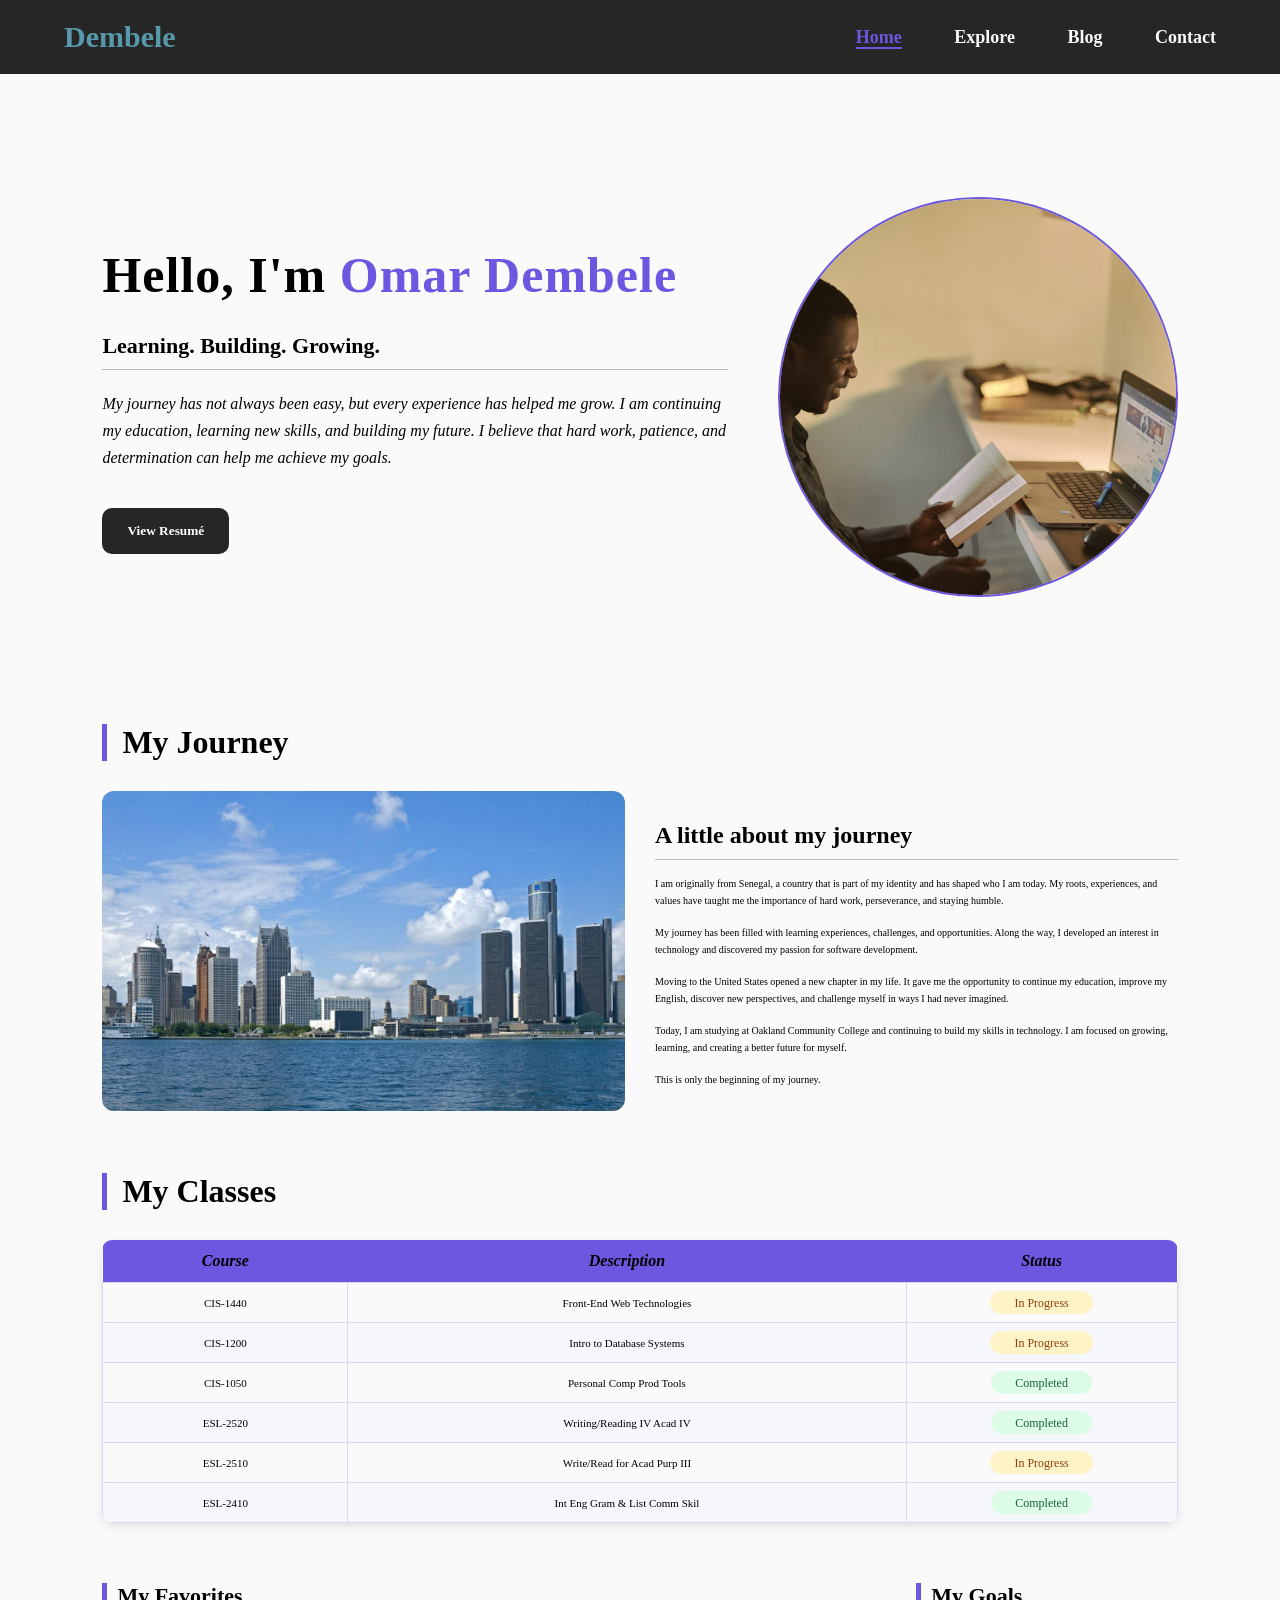
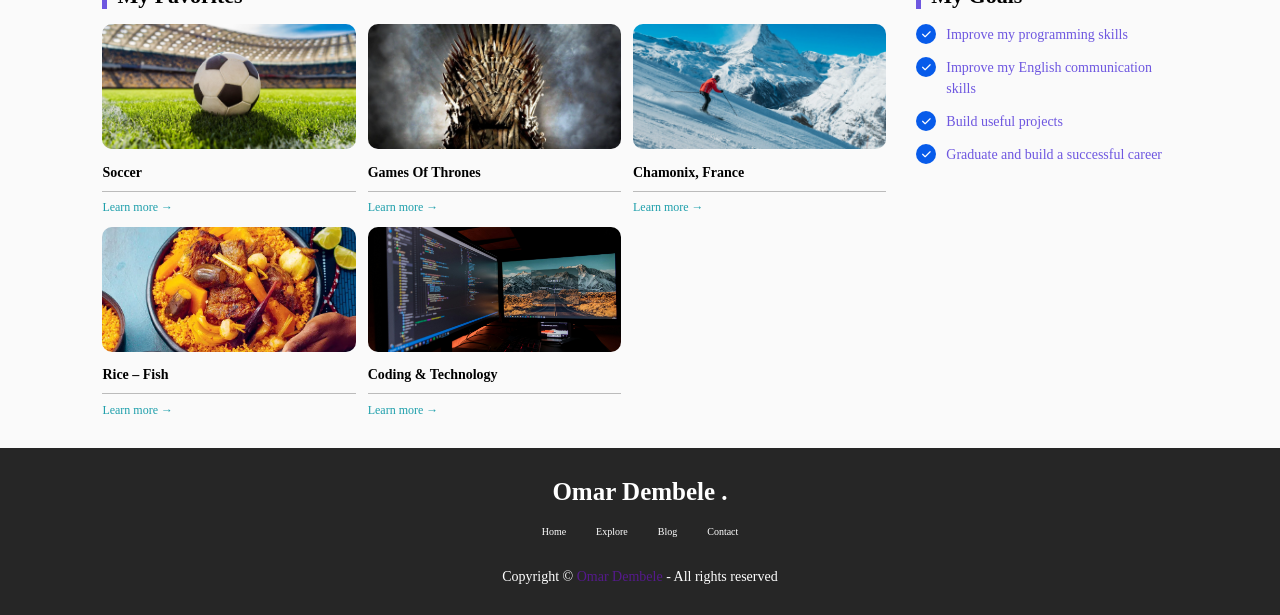
==== commit 837c8213: "changing link in index to status" ====
--- a/index.html
+++ b/index.html
@@ -117,7 +117,7 @@
                     <tr>
                         <th>Course</th>
                         <th>Description</th>
-                        <th>Link</th>
+                        <th>Status</th>
                     </tr>
                 </thead>
 
@@ -235,7 +235,6 @@
 
 
     <!-- Footer Section -->
-            <!--------------------- FOOTER ---------------------->
         <footer>
             <div class="top-footer">
                 <p>Omar Dembele .</p>
@@ -256,12 +255,6 @@
                     </li>
                 </ul>
             </div>
-            <!-- <div class="footer-social-icons">
-                <div class="icon"> <i class="uil uil-instagram"></i> </div>
-                    <div class="icon"> <i class="uil uil-linkedin-alt"></i> </div>
-                    <div class="icon"> <i class="uil uil-dribbble"></i> </div>
-                    <div class="icon"> <i class="uil uil-github-alt"></i> </div>
-            </div> -->
             <div class="bottom-footer">
                 <p>Copyright &copy; <a href="" style="text-decoration: none;">Omar Dembele</a> - All rights reserved</p>
             </div>
--- a/assets/css/index.css
+++ b/assets/css/index.css
@@ -1,4 +1,6 @@
-/* --------- VARIABLES ------ */
+
+/* ================= VARIABLES ================= */
+
 :root{
     --body-color: rgb(250,250,250);
     --color-white: rgb(255, 255, 255);
@@ -21,14 +23,14 @@
     font-family: 'Poppins', 'sans serif';
 }
 
-/* -------- SMOOTH SCROLL -------- */
+/* ================= SMOOTH SCROLL ================= */
+
 html{
     scroll-behavior: smooth;
     font-size: 62.5%;
     overflow-x: hidden;
 }
 
-/* -------- CHANGE THE SCROLL BAR DESIGN -------- */
 ::-webkit-scrollbar{
     width: 10px;
     border-radius: 20px;
@@ -44,9 +46,8 @@
     border-radius: 30px;
 }
 
-
-
-/* -------- BASE -------- */
+/* ================= BASE ================= */
+
 body{
     background: var(--body-color);
 }
@@ -82,7 +83,7 @@
     color: var(--color-white);   
 }
 
-/* -------- Nav Section -------- */
+/* ================= MAIN HEADER SECTION in page index.html ================= */
 
 .header {
     position: fixed;
@@ -135,10 +136,8 @@
     display: none;
 }
 
-
-/* -------- HERO Section -------- */
-
-/* Hero section */
+/* =================  HERO Section in page index.html ================= */
+
 .hero {
     min-height: 80vh;
     display: flex;
@@ -149,12 +148,10 @@
     margin-top: 3%;
 }
 
-/* Text container */
 .hero-text {
     max-width: 700px;
 }
 
-/* Main title */
 .hero-text h1 {
     font-size: 5rem;
     font-weight: 700;
@@ -166,13 +163,11 @@
     color: var(--first-color);
 }
 
-/* Subtitle */
 .hero-text h3 {
     font-size: 22px;
     margin-bottom: 20px;
 }
 
-/* Description */
 .hero-text p {
     font-size: 1.6rem;
     font-style: italic;
@@ -180,7 +175,6 @@
     margin-bottom: 30px;
 }
 
-/* Image */
 .hero-image img {
     width: 400px;
     height: 400px;
@@ -189,8 +183,7 @@
     border: 2px solid var(--first-color);
 }
 
-
-/* -------- Journeys Section -------- */
+/* =================  Journeys Section in page index.html ================= */
 
 .journey {
     margin-top: -5%;
@@ -235,8 +228,8 @@
     margin-bottom: 15px;
 }
 
-
-/* -------- Classes Section -------- */
+/* =================  Classes Section in page index.html ================= */
+
 .my-classes {
     padding: 30px 8%;
 }
@@ -280,13 +273,39 @@
     text-decoration: none;
 }
 
+/* Status */
+.status {
+    padding: 2% 10% 2% 10%;
+    border-radius: 20px;
+    font-size: 12px;
+    font-weight: 500;
+}
+
+/* Completed */
+.status.completed {
+    background: #dcfce7;
+    color: #166534;
+}
+
+/* In Progress */
+.status.in-progress {
+    background: #fef3c7;
+    color: #92400e;
+}
+
+/* Upcoming */
+.status.upcoming {
+    background: #e5e7eb;
+    color: #374151;
+}
+
 .classes-table a:hover {
     text-decoration: underline;
 }
 
-
-/* -------- Favorites & Goals Section -------- */
-
+/* =================  Favorites & Goals Section in page index.html ================= */
+
+/*-------------Favorite ----------------- */
 .favorite-goals {
     display: grid;
     grid-template-columns: 3fr 1fr;
@@ -295,8 +314,6 @@
     align-items: start;
 }
 
-/* SECTION TITLE */
-
 .favorite-goals .section-title {
     font-size: 2.2rem;
     margin-bottom: 1.5rem;
@@ -304,8 +321,6 @@
     padding-left: 1rem;
 }
 
-/* FAVORITES */
-
 .favorite-container {
     display: grid;
     grid-template-columns: repeat(3, 1fr);
@@ -340,7 +355,7 @@
     text-decoration: underline;
 }
 
-/* GOALS */
+/*------------ GOALS ----------------- */
 
 .goals-list {
     list-style: none;
@@ -371,9 +386,7 @@
     font-size: 1rem;
 }
 
-
-/* ---------------- BLOG SECTION -------------*/
-
+/* =================  BLOG SECTION in page blog.html ================= */
 
 .video-content {
     margin-top: 5%;
@@ -415,8 +428,7 @@
     border-radius: 1.2rem;
     display: block;
 }
-
-/*------------------- Blog Projects Section ----------------*/
+/* =================  BLOG Projects in page blog.html ================= */
 
 .section-blog {
     margin-top: 2%;
@@ -431,19 +443,18 @@
     flex-wrap: wrap;
 }
 
-/* -------------- Academics Section -------------------*/
+/* =================  Academics SECTION in page explore.html ================= */
+
 .academics {
     padding: 30px 8%;
 }
 
-/* ACADEMIC SECTION */
 .academic-section {
     background: #0a1018;
     color: #f5f5f5;
     padding: 60px 8%;
 }
 
-/* EDUCATION */
 .education h2,
 .skills-content h2 {
     font-size: 35px;
@@ -458,14 +469,12 @@
     margin-bottom: 40px;
 }
 
-/* EDUCATION GRID */
 .education-grid {
     display: grid;
     grid-template-columns: repeat(2, 1fr);
     gap: 25px 60px;
 }
 
-/* EDUCATION CARD */
 .education-card h3 {
     font-size: 21px;
     margin-bottom: 10px;
@@ -478,8 +487,6 @@
     padding-left: 4%;
 }
 
-
-/* SKILLS SECTION */
 .academic-skills {
     display: flex;
     align-items: center;
@@ -487,7 +494,6 @@
     margin-top: 100px;
 }
 
-/* LEFT IMAGE */
 .skills-image {
     width: 35%;
     align-items: center;
@@ -501,7 +507,6 @@
     border: 1px solid wheat;
 }
 
-/* RIGHT CONTENT */
 .skills-content {
     flex: 1;
 }
@@ -512,7 +517,6 @@
     margin-bottom: 10px;
 }
 
-/* EACH SKILL */
 .skill {
     margin-bottom: 22px;
 }
@@ -524,7 +528,6 @@
     font-size: 11px;
 }
 
-/* BAR BACKGROUND */
 .skill-bar {
     width: 100%;
     height: 8px;
@@ -533,14 +536,12 @@
     overflow: hidden;
 }
 
-/* BAR PROGRESS */
 .skill-progress {
     height: 100%;
     background: var(--first-color);
     border-radius: 20px;
 }
 
-/* INDIVIDUAL PROGRESS */
 .html {
     width: 85%;
 }
@@ -561,8 +562,7 @@
     width: 65%;
 }
 
-
-/* -------------- Projects Section -------------------*/
+/* =================  Personals Projects SECTION in page explore.html ================= */
 
 .section-project {
     padding: 30px 8%;
@@ -643,7 +643,7 @@
     font-weight: 600;
     color: black;
     border: none;
-    border-radius: 0 0 8px 8px; /* Rounded corners for the bottom */
+    border-radius: 0 0 8px 8px;
     text-align: center;
     cursor: pointer;
 }
@@ -652,12 +652,7 @@
     background: var(--second-color);
 }
 
-
-
-/*---------------------- Interrest Section-------------------------*/
-
-
-/* ============================== INTEREST SECTION ================================= */
+/* ================= INTEREST SECTION page explore.html ================= */
 
 .interest-section {
     padding: 30px 8%;
@@ -678,13 +673,11 @@
     height: 290px;
     min-width: 0;
     overflow: hidden;
-
     background: linear-gradient(
         145deg,
         #202b38,
         #19232f
     );
-
     border: 1px solid #394858;
     border-radius: 24px;
 }
@@ -693,7 +686,6 @@
     display: flex;
     align-items: center;
     gap: 10px;
-
     padding: 20px 20px 0;
 }
 
@@ -702,14 +694,12 @@
     font-size: 30px;
     line-height: 1;
     margin-top: 2px;
-
     text-shadow: 0 0 14px rgba(89, 230, 193, 0.25);
 }
 
 .section-heading h2 {
     font-size: 22px;
     font-weight: 700;
-
     margin: 0 0 8px;
     color: white;
 }
@@ -718,14 +708,11 @@
     color: #aab4c1;
     font-size: 14px;
     line-height: 1.5;
-
     margin: 0;
 }
 
 
-/* ==============================
-   MY READS
-================================= */
+/* ================= MY READS Section in page explore.html ================= */
 
 .reads {
     display: flex;
@@ -736,9 +723,6 @@
     padding-left: 34px;
     padding-right: 18px;
 }
-
-
-/* Book button */
 
 .book-button {
     position: absolute;
@@ -747,18 +731,13 @@
     transform: translateX(-50%);
     width: 150px;
     height: 165px;
-
     padding: 0;
     border: none;
     background: transparent;
-
     cursor: pointer;
     perspective: 800px;
 }
 
-
-/* Shadow behind book */
-
 .book-shadow {
     position: absolute;
 
@@ -767,12 +746,8 @@
 
     background: #b8b7a8;
     transform: rotate(2deg);
-
     border-radius: 2px;
 }
-
-
-/* Book body */
 
 .book-object {
     position: absolute;
@@ -783,7 +758,6 @@
     width: 132px;
     height: 172px;
     overflow: hidden;
-
     background:
         linear-gradient(
             90deg,
@@ -797,33 +771,23 @@
     box-shadow:
         4px 3px 0 #d2cfbf,
         7px 4px 5px rgba(0,0,0,0.2);
-
     transform: rotate(-2deg);
-
     transition:
         transform 0.4s ease,
         box-shadow 0.4s ease;
 }
 
-
-/* Top subtitle on cover */
-
 .book-top {
     height: 30px;
     flex-shrink: 0;
 }
 
-
-/* Cover title */
-
 .book-title {
     display: flex;
     flex-direction: column;
     align-items: center;
-
     color: #27251f;
     text-align: center;
-
     padding: 4px 5px;
 }
 
@@ -839,17 +803,11 @@
     font-weight: 900;
     font-size: 15px;
     line-height: 0.95;
-
     text-align: left;
-
     margin-top: 12px;
-
     color: #c6a071;
     text-shadow: 1px 1px 0 #e1c29b;
 }
-
-
-/* Hover book */
 
 .book-button:hover .book-object {
     transform: translateY(-8px) rotate(-3deg);
@@ -857,9 +815,6 @@
         5px 5px 0 #d2cfbf,
         12px 14px 18px rgba(0,0,0,0.25);
 }
-
-
-/* Hint */
 
 .hint {
     position: absolute;
@@ -878,17 +833,12 @@
 }
 
 
-/* ==============================
-   MY TOOLBOX
-================================= */
+/* ================= MY TOOLBOX in page explore.html ================= */
 
 .toolbox {
     display: flex;
     flex-direction: column;
 }
-
-
-/* Toolbox heading */
 
 .toolbox .section-heading {
     padding-top: 40px;
@@ -896,78 +846,51 @@
 }
 
 
-/* ==============================
-   MARQUEE
-================================= */
+/* ================= MARQUEE in page explore.html ================= */
 
 .marquee {
     position: absolute;
-
     left: 0;
     right: 0;
     bottom: 42px;
-
     display: flex;
     overflow: hidden;
-
     width: 100%;
 }
 
-
-/* Animated track */
-
 .marquee-track {
     display: flex;
     width: max-content;
-
     animation: toolScroll 24s linear infinite;
 }
-
-
-/* Pause on hover */
 
 .marquee:hover .marquee-track,
 .toolbox:hover .marquee-track {
     animation-play-state: paused;
 }
 
-
-/* Each list */
-
 .tool-list {
     display: flex;
     align-items: center;
     gap: 18px;
-
     padding-right: 18px;
-
     flex-shrink: 0;
 }
-
-
-/* Individual technology card */
 
 .tool {
     display: flex;
     align-items: center;
     gap: 12px;
-
     min-width: 145px;
     height: 53px;
-
     padding: 8px 12px;
-
     border: 1px solid #3b4a5c;
     border-radius: 12px;
-
     background: rgba(30, 41, 54, 0.75);
-
     color: #d9e1eb;
     font-size: 14px;
     font-weight: 500;
-
     white-space: nowrap;
-
     transition:
         background 0.3s ease,
         border-color 0.3s ease,
@@ -980,74 +903,45 @@
     border-color: #56d9bd;
 }
 
-
-/* Technology icon */
-
 .tool-icon {
     display: flex;
     align-items: center;
     justify-content: center;
-
     flex-shrink: 0;
-
     width: 38px;
     height: 38px;
-
     font-size: 29px;
     color: #55d9c4;
 }
-
-
-/* JavaScript icon */
 
 .tool-icon.js a{
     border-radius: 7px;
     background: #56d9c4;
-
     color: #172431;
-
     font-family: Arial, sans-serif;
     font-size: 18px;
     font-weight: 800;
 }
 
-
-/* HTML icon */
-
 .tool-icon.html a{
     color: #56d9c4;
 }
 
-
-/* CSS icon */
-
 .tool-icon.css a{
     color: #56d9c4;
 }
 
-
-/* React icon */
-
 .tool-icon.react a{
     color: #56d9c4;
 }
 
-
-/* Chrome icon */
-
 .tool-icon.chrome a{
     color: #56d9c4;
 }
 
-
-/* Github */
-
 .tool-icon.github a{
     color: #56d9c4;
 }
-
-
-/* Animation */
 
 @keyframes toolScroll {
     from {
@@ -1059,91 +953,18 @@
     }
 }
 
-
-/* Toolbox note */
-
 .tool-note {
     position: absolute;
-
     left: 0;
     right: 0;
     bottom: 12px;
-
     margin: 0;
-
     color: #8493a5;
     font-size: 11px;
     text-align: center;
 }
 
-
-/* ==============================
-   RESPONSIVE
-================================= */
-/* 
-@media (max-width: 900px) {
-
-    .interst-content {
-        grid-template-columns: 250px minmax(0, 1fr);
-        gap: 18px;
-    }
-
-    .section-heading {
-        padding-left: 24px;
-        padding-right: 20px;
-    }
-
-    .section-heading h2 {
-        font-size: 23px;
-    }
-
-    .section-heading p {
-        font-size: 13px;
-    }
-
-    .tool-list {
-        gap: 12px;
-    }
-
-    .tool {
-        min-width: 130px;
-    }
-}
-
-
-@media (max-width: 650px) {
-
-    .interst-content {
-        grid-template-columns: 1fr;
-        gap: 20px;
-    }
-
-    .reads {
-        height: 290px;
-    }
-
-    .toolbox {
-        height: 290px;
-    }
-}
-
-
-
-@media (prefers-reduced-motion: reduce) {
-
-    .marquee-track {
-        animation: none;
-    }
-
-    .book-object,
-    .tool {
-        transition: none;
-    }
-} */
-
-
-
-/* ============================ BEYOND THE CODE ============================ */
+/* ================= BEYOND THE CODE in page explore.html ================= */
 
 .interest-content2 {
     margin-top: 0.5%;
@@ -1171,16 +992,10 @@
     border-radius: 24px;
 }
 
-
-/* ============================
-   SECTION HEADING
-============================ */
-
 .beyond .section-heading {
     display: flex;
     align-items: flex-start;
     gap: 14px;
-
     padding: 28px 34px 0;
 }
 
@@ -1188,17 +1003,13 @@
     color: #59e6c1;
     font-size: 30px;
     line-height: 1;
-
     margin-top: 2px;
-
     text-shadow: 0 0 14px rgba(89, 230, 193, 0.25);
 }
 
 .beyond .section-heading h2 {
     margin: 0 0 8px;
-
     color: #f0f1f5;
-
     font-family: Georgia, serif;
     font-size: 27px;
     font-weight: 700;
@@ -1206,261 +1017,185 @@
 
 .beyond .section-heading p {
     margin: 0;
-
     color: #aab4c1;
-
     font-size: 15px;
     line-height: 1.5;
 }
 
 
-/* ============================
-   HOBBIES LAYOUT
-============================ */
+/* ================= HOBBIES LAYOUT in page explore.html ================= */
 
 .hobbies {
     position: absolute;
-
     left: 12px;
     right: 12px;
     bottom: 16px;
-
     display: grid;
-
     grid-template-columns: repeat(12, 1fr);
     grid-template-rows: repeat(3, 34px);
-
     align-items: center;
-
     row-gap: 7px;
 }
 
 
-/* ============================
-   HOBBY BADGES
-============================ */
+/* ================= HOBBY BADGES in page explore.html ================= */
 
 .hobby {
     display: flex;
     align-items: center;
     justify-content: center;
     gap: 9px;
-
     height: 34px;
     padding: 0 18px;
-
     border-radius: 30px;
-
     background: linear-gradient(
         110deg,
         #60dfb9,
         #36b9ed
     );
-
     color: #14232e;
-
     font-family: Arial, sans-serif;
     font-size: 14px;
     font-weight: 500;
-
     white-space: nowrap;
-
     cursor: default;
-
     transition:
         transform 0.3s ease,
         filter 0.3s ease;
 }
 
 
-/* ============================
-   HOBBY POSITIONS
-============================ */
+/* ================= HOBBY POSITIONS in page explore.html ================= */
 
 .gaming {
     grid-column: 3 / 6;
     grid-row: 1;
-
     justify-self: center;
 }
 
 .cooking {
     grid-column: 8 / 12;
     grid-row: 1;
-
     justify-self: center;
 }
 
 .fitness {
     grid-column: 1 / 4;
     grid-row: 2;
-
     justify-self: center;
 }
 
 .traveling {
     grid-column: 5 / 8;
     grid-row: 2;
-
     justify-self: center;
 }
 
 .reading {
     grid-column: 9 / 13;
     grid-row: 2;
-
     justify-self: center;
 }
 
 .music {
     grid-column: 2 / 5;
     grid-row: 3;
-
     justify-self: center;
 }
 
 .videography {
     grid-column: 6 / 10;
     grid-row: 3;
-
     justify-self: center;
 }
 
 
-/* ============================
-   HOVER
-============================ */
+/* ================= HOVER in page explore.html ================= */
 
 .hobby:hover {
     transform: translateY(-3px);
     filter: brightness(1.08);
 }
 
-
-/* ============================
-   LOCATION PLACEHOLDER
-============================ */
-
-
-/* ============================
-   LOCATION MAP
-============================ */
+/* ================= LOCATION MAP in page explore.html ================= */
 
 .location {
     position: relative;
     width: 100%;
     height: 290px;
     min-width: 0;
-
     overflow: hidden;
-
     border: 1px solid #394858;
     border-radius: 24px;
-
     background: #1e3444;
 }
-
-
-/* Map iframe */
 
 .map-frame {
     position: absolute;
     inset: 0;
-
     width: 100%;
     height: 100%;
-
     border: none;
-
     filter: saturate(0.85);
 }
-
-
-/* Dark overlay */
 
 .map-overlay {
     position: absolute;
     inset: 0;
-
     background: linear-gradient(
         to bottom,
         rgba(15, 23, 38, 0.05) 45%,
         rgba(15, 23, 38, 0.15) 60%,
         rgba(15, 23, 38, 0.55) 100%
     );
-
     pointer-events: none;
 }
-
-
-/* Profile photo */
 
 .map-profile {
     position: absolute;
-
     width: 90px;
     height: 90px;
-
     left: 50%;
     top: 50%;
-
     transform: translate(-50%, -50%);
-
     border-radius: 50%;
     overflow: hidden;
-
     border: 3px solid rgba(255, 255, 255, 0.75);
-
     box-shadow: 0 6px 25px rgba(0, 0, 0, 0.35);
-
     z-index: 2;
 }
 
 .map-profile img {
     width: 100%;
     height: 100%;
-
     object-fit: cover;
 }
-
-
-/* Location name */
 
 .map-label {
     position: absolute;
-
     bottom: 65px;
     left: 0;
     right: 0;
-
     z-index: 3;
-
     text-align: center;
-
     color: white;
-
     text-shadow: 0 2px 8px rgba(0, 0, 0, 0.8);
-
     pointer-events: none;
 }
 
 .map-label h3 {
     margin: 0;
-
     font-size: 17px;
     font-weight: 700;
 }
 
 .map-label p {
     margin: 3px 0 0;
-
     font-size: 13px;
     color: #e0e5ec;
 }
 
-
-
-/*---------------------- Details Projects-------------------------*/
+/* ================= Details Projects in page detail.html ================= */
 
 .details-section {
     margin-top: 8%;
@@ -1504,7 +1239,7 @@
     margin-top: 3.5%;
 }
 
-/*--------------- Explore Section -----------------*/
+/* ================= Explore First Section in page explore.html ================= */
 .explore {
     display: flex;
     align-items: center;
@@ -1562,8 +1297,6 @@
     transition: 0.3s;
 }
 
-
-
 .btn:hover {
     transform: translateY(-3px);
 }
@@ -1599,10 +1332,7 @@
     transform: translateY(-3px);
 }
 
-
-
-
-/*----------------- Contact ----------------*/
+/* ================= Contact in page contact.html ================= */
 
 .top-header{
     margin-top: 2em;
@@ -1619,8 +1349,7 @@
     color: #999;
 }
 
-
-/*----------------- CONTACT BOX ----------------*/
+/* ================= Contact Box in page contact.html ================= */
 
 .contact {
     display: flex;
@@ -1716,9 +1445,8 @@
     width: 50%;
 }
 
-
-
-/*----------------- CONTACT FORM ----------------*/
+/* ================= Contact Form in page contact.html ================= */
+
 .form-control{
     display: flex;
     flex-direction: column;
@@ -1768,8 +1496,7 @@
     font-size: 18px;
 }
 
-
-/*----------------- Expense Tracker ----------------*/
+/* ================= Expense Tracker Project in page expense.html ================= */
 
 .header-expense {
     position: fixed;
@@ -1930,8 +1657,7 @@
     background-color: darkred;
 }
 
-
-/*-----------------  TODO LIST ----------------*/
+/* ================= TODO LIST Projects in page todo_list.html ================= */
 
 .container-todo {
     width: 50%;
@@ -1972,7 +1698,387 @@
 }
 
 
-/*----------------- FOOTER BOX ----------------*/
+
+/* ========== WELCOME WEATHER SCREEN in page weather.html ========== */
+
+.welcome-section {
+    min-height: 100vh;
+    display: flex;
+    justify-content: center;
+    align-items: center;
+    padding: 25px;
+    background-image: url("../image/weather_background.jpg");
+    background-size: cover;
+    background-position: center;
+    background-repeat: no-repeat;
+}
+
+.welcome-container {
+    width: 340px;
+    padding: 28px 30px 22px;
+    display: flex;
+    flex-direction: column;
+    align-items: center;
+    border: 1px solid var(--first-color);
+    border-radius: 22px;
+    background: rgba(255, 255, 255, 0.18);
+    backdrop-filter: blur(15px);
+    -webkit-backdrop-filter: blur(15px);
+
+    box-shadow: 0 8px 35px rgba(0, 0, 0, 0.15);
+}
+
+.welcome-section .logo {
+    display: flex;
+    align-items: center;
+    gap: 7px;
+    margin-bottom: 20px;
+    color: black;
+    font-size: 17px;
+    font-weight: 700;
+}
+
+.welcome-section .logo i {
+    font-size: 28px;
+    color: black;
+}
+
+.logo-blue {
+    color: black;
+}
+
+.welcome-content {
+    width: 100%;
+    text-align: center;
+}
+
+.welcome-content h1 {
+    margin: 0;
+
+    color: #101b32;
+    font-size: 29px;
+    font-weight: 800;
+}
+
+.welcome-subtitle {
+    margin: 4px 0 18px;
+
+    color: black;
+    font-size: 14px;
+}
+
+#nameForm {
+    display: flex;
+    flex-direction: column;
+    gap: 12px;
+}
+
+.name-input {
+    display: flex;
+    align-items: center;
+    gap: 10px;
+    height: 42px;
+    padding: 0 13px;
+    border: 1px solid var(--first-color);
+    border-radius: 10px;
+    background: transparent;
+    box-shadow: 0 3px 12px rgba(255, 255, 255, 0.15);
+}
+
+.name-input i {
+    color: black;
+    font-size: 17px;
+}
+
+.name-input input {
+    width: 100%;
+    border: none;
+    outline: none;
+    background: transparent;
+    color: black ;
+    font-size: 13px;
+}
+
+.name-input input::placeholder {
+    color: black;
+}
+
+.continue-btn {
+    width: 100%;
+    height: 40px;
+    display: flex;
+    justify-content: center;
+    align-items: center;
+    gap: 9px;
+    border: none;
+    border-radius: 10px;
+    background: var(--first-color);
+    color: black ;
+
+    font-size: 13px;
+    cursor: pointer;
+
+    transition: 0.3s ease;
+}
+
+.continue-btn:hover {
+    background: #142b50;
+    transform: translateY(-2px);
+    box-shadow: 0 5px 15px rgba(0, 0, 0, 0.20);
+}
+
+.continue-btn i {
+    font-size: 17px;
+}
+
+.welcome-footer span{
+    display: flex;
+    justify-content: center;
+    align-items: center;
+    gap: 7px;
+
+    margin-top: 22px;
+
+    color: black;
+    font-size: 10px;
+}
+
+
+
+/* ================= WEATHER HEADER SECTION in page weather.html ================= */
+
+.weather-body {
+    background: url("../image/weather_background.jpg") center / cover no-repeat fixed;
+}
+
+.weather-header {
+    width: 100%;
+    max-width: 1200px;
+    margin: 0 auto;
+    padding: 25px 40px;
+    display: flex;
+    justify-content: space-between;
+    align-items: center;
+    gap: 20px;
+}
+
+.weather-brand {
+    display: flex;
+    align-items: center;
+    gap: 12px;
+}
+
+.weather-brand img {
+    width: 70px;
+    height: 70px;
+    object-fit: cover;
+    border-radius: 50px;
+}
+
+.weather-brand h2 {
+    font-size: 2.2rem;
+    font-weight: 700;
+    color: white;
+    margin: 0;
+    letter-spacing: -1px;
+}
+
+.weather-brand h2 span {
+    color: black;
+}
+
+.location-badge {
+    display: flex;
+    align-items: center;
+    gap: 10px;
+    padding: 13px 22px;
+    background: rgba(255, 255, 255, 0.30);
+    border: 1px solid rgba(255, 255, 255, 0.45);
+    border-radius: 50px;
+    color: black;
+    font-size: 1.25rem;
+    font-weight: 600;
+}
+
+.location-badge i {
+    font-size: 2rem;
+}
+
+
+/* ================= WEATHER MAIN SECTION in page weather.html ================= */
+
+.weather-section {
+    width: 60%;
+    margin: 15px auto 40px;
+    padding: 40px;
+    border-radius: 35px;
+    background: rgba(255, 255, 255, 0.22);
+    border: 1px solid rgba(255, 255, 255, 0.45);
+    box-shadow: 0 15px 45px rgba(10, 43, 95, 0.18);
+}
+
+
+/* ================= WELCOME MESSAGE in page weather.html ================= */
+
+.welcome-message {
+    text-align: center;
+    margin-bottom: 30px;
+}
+
+.welcome-message h1 {
+    font-size: 3.5rem;
+    font-weight: 700;
+    color: black;
+    margin: 0 0 12px;
+    letter-spacing: -1.5px;
+}
+
+.welcome-message p {
+    font-size: 2.2rem;
+    font-weight: 600;
+    color: black;
+    margin: 0;
+    line-height: 1.7;
+}
+
+
+/* ================= DASHBOARD CONTENT in page weather.html ================= */
+
+.dashboard-content {
+    display: flex;
+    justify-content: center;
+    align-items: center;
+    gap: 25px;
+    width: 100%;
+}
+
+
+/* ================= CURRENT WEATHER CARD in page weather.html ================= */
+
+.current-weather-card {
+    flex: 1;
+    min-height: 180px;
+    padding: 25px;
+    display: flex;
+    justify-content: center;
+    align-items: center;
+    gap: 25px;
+    border-radius: 28px;
+    background: rgba(255, 255, 255, 0.25);
+    border: 1px solid rgba(255, 255, 255, 0.35);
+    box-shadow: 0 8px 25px rgba(17, 65, 130, 0.08);
+}
+
+
+.weather-icon {
+    display: flex;
+    justify-content: center;
+    align-items: center;
+}
+
+.weather-icon i {
+    font-size: 10rem;
+    color: #087bff;
+}
+
+
+.weather-info {
+    text-align: center;
+}
+
+.weather-info h2 {
+    font-size: 5.5rem;
+    font-weight: 700;
+    line-height: 1;
+    color: #071b43;
+    margin: 0 0 10px;
+}
+
+.weather-info p {
+    font-size: 2.25rem;
+    font-weight: 600;
+    color: black;
+    margin: 0;
+}
+
+
+/* ================= LAST VISIT CARD in page weather.html ================= */
+
+.last-visit-card {
+    flex: 1;
+    min-height: 180px;
+    padding: 25px;
+    display: flex;
+    flex-direction: column;
+    justify-content: center;
+    border-radius: 28px;
+    background: rgba(255, 255, 255, 0.25);
+    border: 1px solid rgba(255, 255, 255, 0.35);
+    box-shadow: 0 8px 25px rgba(17, 65, 130, 0.08);
+}
+
+
+.last-visit-heading {
+    display: flex;
+    align-items: center;
+    gap: 12px;
+    margin-bottom: 15px;
+}
+
+.last-visit-heading i {
+    font-size: 2.8rem;
+    color: #087bff;
+}
+
+.last-visit-heading h3 {
+    font-size: 1.8rem;
+    font-weight: 700;
+    color: black;
+    margin: 0;
+}
+
+.last-visit-card p {
+    font-size: 1.4rem;
+    font-weight: 800;
+    line-height: 2;
+    color: black;
+    margin: 0;
+}
+
+
+/* ================= WEATHER FOOTER in page weather.html ================= */
+
+.weather-footer {
+    display: flex;
+    justify-content: center;
+    align-items: center;
+    gap: 1px;
+    margin-top: 15px;
+    background: transparent;
+}
+
+.weather-footer i {
+    font-size: 2.8rem;
+    color: var(--first-color-hover);
+    font-weight: 800;
+}
+
+.weather-footer p {
+    font-size: 2rem;
+    color: #ffffff;
+    margin: 0;
+    white-space: nowrap;
+}
+
+.footer-line {
+    width: 18%;
+    height: 1px;
+    background: rgba(255, 255, 255, 0.65);
+}
+
+
+/* ================= FOOTER BOX ================= */
+
 footer{
     display: flex;
     justify-content: center;
@@ -2058,11 +2164,9 @@
 
 
 
-/* =====================================================================
-                                            RESPONSIVE
-   ==================================================================== */
-
-/*----------------MEDIA QUERY == 100 UNTIL 589 / RESPONSIVE---------- */
+/* =========================================== RESPONSIVE ================================================ */
+
+/* ================= MEDIA QUERY == 100 UNTIL 399 / RESPONSIVE ================= */
 
 @media (min-width: 100px) and (max-width: 399px) {
     .header {
@@ -2120,28 +2224,25 @@
         z-index: 1001;
     }
 
-    /* -------- HERO Section -------- */
-
-    /* Hero section */
+    /* ================= HERO Section ================= */
+
     .hero {
         min-height: 100vh;
         display: flex;
-        flex-wrap: wrap;
-        align-items: center;
-        justify-content: space-between;
+        flex-direction: column;
+        align-items: center;   
+        justify-content: center;
+        text-align: center;
         padding: 30px 8%;
         gap: 20px;
         margin-top: 5%;
     }
 
-    /* Text container */
     .hero-text {
         max-width: 600px;
         text-align: center;
-        justify-content: center;
-    }
-
-    /* Main title */
+    }
+
     .hero-text h1 {
         font-size: 2.5rem;
         font-weight: 700;
@@ -2153,13 +2254,11 @@
         color: var(--first-color);
     }
 
-    /* Subtitle */
     .hero-text h3 {
         font-size: 18px;
         margin-bottom: 20px;
     }
 
-    /* Description */
     .hero-text p {
         font-size: 1.6rem;
         font-style: italic;
@@ -2167,11 +2266,14 @@
         margin-bottom: 30px;
     }
 
-    /* Image */
+    .hero-image {
+        display: flex;
+        justify-content: center;
+        align-items: center;
+        width: 100%;
+    }
+
     .hero-image img {
-        text-align: center;
-        justify-content: center;
-        margin-top: 2%;
         width: 250px;
         height: 250px;
         object-fit: cover;
@@ -2179,7 +2281,7 @@
         border: 2px solid var(--first-color);
     }
 
-    /* -------- Journeys Section -------- */
+    /* ================= Journeys Section ================= */
 
     .journey {
         margin-top: -5%;
@@ -2220,7 +2322,7 @@
     }
 
     
-    /* -------- Classes Section -------- */
+    /* ================= Classes Section ================= */
     .my-classes {
         padding: 30px 8%;
     }
@@ -2270,7 +2372,7 @@
 
 
     
-    /* -------- Favorites & Goals Section -------- */
+    /* ================= Favorites & Goals Section ================= */
 
     .favorite-goals {
         display: block;
@@ -2284,7 +2386,7 @@
         margin-top: 10%;
     }
 
-    /*--------------- Explore Section -----------------*/
+    /* ================= Explore Section ================= */
     .explore {
         display: flex;
         align-items: center;
@@ -2331,16 +2433,14 @@
     }
 
 
-    /* -------------- Academics Section -------------------*/
-
-    /* ACADEMIC SECTION */
+    /* ================= Academics Section ================= */
+
     .academic-section {
         background: #0a1018;
         color: #f5f5f5;
         padding: 60px 8%;
     }
 
-    /* EDUCATION */
     .education h2,
     .skills-content h2 {
         font-size: 20px;
@@ -2348,7 +2448,6 @@
         margin-bottom: 15px;
     }
 
-    /* EDUCATION CARD */
     .education-card h3 {
         font-size: 16px;
         margin-bottom: 10px;
@@ -2361,8 +2460,6 @@
         padding-left: 4%;
     }
 
-
-    /* SKILLS SECTION */
     .academic-skills {
         display: block;
         align-items: center;
@@ -2370,14 +2467,13 @@
         margin-top: 25px;
     }
 
-    /* LEFT IMAGE */
     .skills-image {
         width: 100%;
         align-items: center;
     }
 
 
-    /* ============================== INTEREST SECTION ================================= */
+    /* ================= INTEREST SECTION ================= */
 
     .interest-content {
         display: block;
@@ -2429,7 +2525,6 @@
         margin: 0;
     }
 
-    /* Each list */
     .tool-list {
         display: flex;
         align-items: center;
@@ -2438,8 +2533,6 @@
         flex-shrink: 0;
     }
 
-
-    /* Technology icon */
     .tool-icon {
         display: flex;
         align-items: center;
@@ -2451,8 +2544,6 @@
         color: #55d9c4;
     }
 
-
-    /* JavaScript icon */
     .tool-icon.js a{
         border-radius: 7px;
         background: #56d9c4;
@@ -2462,22 +2553,46 @@
         font-weight: 800;
     }
 
-    /* -------------- Projects Section -------------------*/
+    /* ================= Projects Section ================= */
 
     .section-project {
+        width: 100%;
+        box-sizing: border-box;
         padding: 30px 8%;
     }
 
     .project-card {
-        display: flex;
         width: 100%;
-        justify-content: center;
+        display: flex;
+        flex-wrap: wrap;
+        justify-content: center;
+        align-items: center;
         gap: 20px;
+    }
+
+    .card-box {
+        display: flex;
         flex-wrap: wrap;
-    }
-    
-
-/* ============================ BEYOND THE CODE ============================ */
+        flex-direction: column;
+        background-color: var(--color-white);
+        border-radius: 10px;
+        box-shadow: 0 4px 8px rgba(0, 0, 0, 0.1);
+        text-align: center;
+
+        width: 100%;
+        max-width: 350px;
+        margin: 0 auto;
+        box-sizing: border-box;
+    }
+
+    .card-box img {
+        width: 100%;
+        height: 180px;
+        object-fit: cover;
+        border-radius: 10px 10px 0 0;
+    }
+
+    /* ================= BEYOND THE CODE ================= */
 
     .interest-content2 {
         display: block;
@@ -2486,7 +2601,7 @@
     }
 
 
-    /* ============================ HOBBIES LAYOUT ============================ */
+    /* ================= HOBBIES LAYOUT ================= */
 
     .hobbies {
         display: flex;
@@ -2497,7 +2612,7 @@
     }
 
 
-    /* ============================ HOBBY BADGES ============================ */
+    /* ================= HOBBY BADGES ================= */
 
     .hobby {
         display: block;
@@ -2524,7 +2639,7 @@
     }
 
 
-    /* ============================ LOCATION MAP ============================ */
+    /* ================= LOCATION MAP ================= */
 
     .location {
         margin-top: 1%;
@@ -2539,7 +2654,7 @@
     }
 
 
-    /*-------------FOOTER --------------*/
+    /* ================= FOOTER ================= */
     .bottom-footer{
         font-size: 12px;
         margin-top: 1%;
@@ -2547,7 +2662,7 @@
     }
 
 
-    /* ---------------- BLOG SECTION -------------*/
+    /* ================= BLOG SECTION ================= */
 
     .video-content {
         margin-top: 5%;
@@ -2581,7 +2696,7 @@
     }
 
 
-    /*------------------- Blog Projects Section ----------------*/
+    /* ================= Blog Projects Section ================= */
 
     .section-blog {
         margin-top: 2%;
@@ -2597,7 +2712,7 @@
     }
 
 
-    /*----------------- Contact ----------------*/
+    /* ================= Contact ================= */
 
     .top-header{
         margin-top: 2em;
@@ -2606,7 +2721,7 @@
     }
 
 
-    /*----------------- CONTACT BOX ----------------*/
+    /* ================= CONTACT BOX ================= */
 
     .contact {
         display: block;
@@ -2650,7 +2765,7 @@
 
 
 
-    /*----------------- CONTACT FORM ----------------*/
+    /* ================= CONTACT FORM ================= */
     .form-control{
         display: flex;
         flex-direction: column;
@@ -2668,6 +2783,190 @@
         border-radius: 50px;
     }
 
+    .contact .hero-image {
+        display: flex;
+        justify-content: center;
+        align-items: center;
+        width: 55%;
+    }
+
+    .contact .hero-image img {
+        width: 250px;
+        height: 250px;
+        object-fit: cover;
+        border-radius: 50%;
+        border: 2px solid var(--first-color);
+    }
+
+    
+    /* ================= WELCOME WEATHER SCREEN ================= */
+
+    .welcome-container .logo {
+        display: none;
+    }
+
+    /* ================= WEATHER HEADER SECTION ================= */
+
+    .weather-header {
+        display: block;
+        justify-content: center;
+        align-items: center;
+    }
+
+    .weather-brand {
+        display: block;
+        align-items: center;
+        justify-content: center;
+    }
+
+    /* ================= WEATHER MAIN SECTION ================= */
+
+    .weather-section {
+        width: 90%;
+        border-radius: 35px;
+        background: rgba(255, 255, 255, 0.22);
+        border: 1px solid rgba(255, 255, 255, 0.45);
+        box-shadow: 0 15px 45px rgba(10, 43, 95, 0.18);
+    }
+
+
+    /* ================= WELCOME MESSAGE ================= */
+
+    .welcome-message {
+        text-align: center;
+        margin-bottom: 15px;
+    }
+
+    .welcome-message h1 {
+        font-size: 1.9rem;
+        font-weight: 700;
+        color: black;
+        margin: 0 0 12px;
+        letter-spacing: -1.5px;
+    }
+
+    .welcome-message p {
+        font-size: 1.2rem;
+        font-weight: 600;
+        color: black;
+        margin: 0;
+        line-height: 1.7;
+    }
+
+
+    /* ================= DASHBOARD CONTENT ================= */
+
+    .dashboard-content {
+        display: block;
+        justify-content: center;
+        align-items: center;
+        width: 100%;
+    }
+
+
+    /* ================= CURRENT WEATHER CARD ================= */
+
+    .current-weather-card {
+        flex: 1;
+        min-height: 180px;
+        padding: 25px;
+        display: flex;
+        justify-content: center;
+        align-items: center;
+        gap: 25px;
+        border-radius: 28px;
+        background: rgba(255, 255, 255, 0.25);
+        border: 1px solid rgba(255, 255, 255, 0.35);
+        box-shadow: 0 8px 25px rgba(17, 65, 130, 0.08);
+    }
+
+
+    .weather-icon {
+        display: flex;
+        justify-content: center;
+        align-items: center;
+    }
+
+    .weather-icon i {
+        font-size: 6.5rem;
+        color: #087bff;
+    }
+
+
+    .weather-info {
+        text-align: center;
+    }
+
+    .weather-info h2 {
+        font-size: 4rem;
+        font-weight: 700;
+        line-height: 1;
+        color: #071b43;
+        margin: 0 0 10px;
+    }
+
+    .weather-info p {
+        font-size: 2.25rem;
+        font-weight: 600;
+        color: black;
+        margin: 0;
+    }
+
+
+    /* ================= LAST VISIT CARD ================= */
+
+    .last-visit-card {
+        margin-top: 1%;
+        flex: 1;
+        min-height: 180px;
+        padding: 25px;
+        display: flex;
+        flex-direction: column;
+        justify-content: center;
+        border-radius: 28px;
+        background: rgba(255, 255, 255, 0.25);
+        border: 1px solid rgba(255, 255, 255, 0.35);
+        box-shadow: 0 8px 25px rgba(17, 65, 130, 0.08);
+    }
+
+    .last-visit-heading {
+        display: flex;
+        align-items: center;
+        gap: 12px;
+        margin-bottom: 15px;
+    }
+
+    .last-visit-heading i {
+        font-size: 2.8rem;
+        color: #087bff;
+    }
+
+    .last-visit-heading h3 {
+        font-size: 1.8rem;
+        font-weight: 700;
+        color: black;
+        margin: 0;
+    }
+
+    .last-visit-card p {
+        font-size: 1.4rem;
+        font-weight: 800;
+        line-height: 2;
+        color: black;
+        margin: 0;
+    }
+
+
+    /* ================= WEATHER FOOTER ================= */
+
+    .weather-footer {
+        display: flex;
+        justify-content: center;
+        align-items: center;
+        gap: 1px;
+        margin-top: 1px;
+        background: transparent;
+    }
 }
 
 
@@ -2733,7 +3032,6 @@
 
     /* -------- HERO Section -------- */
 
-    /* Hero section */
     .hero {
         min-height: 100vh;
         display: flex;
@@ -2745,14 +3043,12 @@
         margin-top: 5%;
     }
 
-    /* Text container */
     .hero-text {
         max-width: 600px;
         text-align: center;
         justify-content: center;
     }
 
-    /* Main title */
     .hero-text h1 {
         font-size: 2.5rem;
         font-weight: 700;
@@ -2764,13 +3060,11 @@
         color: var(--first-color);
     }
 
-    /* Subtitle */
     .hero-text h3 {
         font-size: 18px;
         margin-bottom: 20px;
     }
 
-    /* Description */
     .hero-text p {
         font-size: 1.6rem;
         font-style: italic;
@@ -2778,7 +3072,6 @@
         margin-bottom: 30px;
     }
 
-    /* Image */
     .hero-image img {
         text-align: center;
         justify-content: center;
@@ -2790,7 +3083,7 @@
         border: 2px solid var(--first-color);
     }
 
-    /* -------------- Projects Section -------------------*/
+    /* ================= Projects Section ================= */
 
     .section-project {
         padding: 30px 8%;
@@ -2798,14 +3091,16 @@
 
     .project-card {
         display: flex;
+        flex-wrap: wrap;
         width: 100%;
-        justify-content: center;
+        justify-content: center !important;
+        align-items: center !important;
+        text-align: center !important;
         gap: 20px;
-        flex-wrap: wrap;
     }
 
     
-    /* ============================== INTEREST SECTION ================================= */
+    /* ================= INTEREST SECTION ================= */
 
     .interest-content {
         display: block;
@@ -2857,7 +3152,6 @@
         margin: 0;
     }
 
-    /* Each list */
     .tool-list {
         display: flex;
         align-items: center;
@@ -2866,8 +3160,6 @@
         flex-shrink: 0;
     }
 
-
-    /* Technology icon */
     .tool-icon {
         display: flex;
         align-items: center;
@@ -2879,8 +3171,6 @@
         color: #55d9c4;
     }
 
-
-    /* JavaScript icon */
     .tool-icon.js a{
         border-radius: 7px;
         background: #56d9c4;
@@ -2891,7 +3181,7 @@
     }
     
 
-/* ============================ BEYOND THE CODE ============================ */
+    /* ================= BEYOND THE CODE ================= */
 
     .interest-content2 {
         display: block;
@@ -2901,7 +3191,7 @@
     }
 
 
-    /* ============================ HOBBIES LAYOUT ============================ */
+    /* ================= HOBBIES LAYOUT ================= */
 
     .hobbies {
         display: flex;
@@ -2912,7 +3202,7 @@
     }
 
 
-    /* ============================ HOBBY BADGES ============================ */
+    /* ================= HOBBY BADGES ================= */
 
     .hobby {
         display: block;
@@ -2937,8 +3227,7 @@
             filter 0.3s ease;
     }
 
-
-    /* ============================ LOCATION MAP ============================ */
+    /* ================= LOCATION MAP ================= */
 
     .location {
         margin-top: 1%;
@@ -2955,7 +3244,7 @@
 
 
 
-    /* ---------------- BLOG SECTION -------------*/
+    /* ================= BLOG SECTION ================= */
 
     .video-content {
         margin-top: 5%;
@@ -2997,7 +3286,7 @@
         flex-wrap: wrap;
     }
 
-    /*----------------- Contact ----------------*/
+    /* ================= Contact ================= */
 
     .top-header{
         margin-top: 2em;
@@ -3006,7 +3295,7 @@
     }
 
 
-    /*----------------- CONTACT BOX ----------------*/
+    /* ================= CONTACT BOX ================= */
 
     .contact {
         display: block;
@@ -3050,7 +3339,7 @@
 
 
 
-    /*----------------- CONTACT FORM ----------------*/
+    /* ================= CONTACT FORM ================= */
     .form-control{
         display: flex;
         flex-direction: column;
@@ -3068,13 +3357,178 @@
         border-radius: 50px;
     }
 
-}
-
-
-
-@media (max-width: 768px) {
-
-    /* -------- HERO Section -------- */
+     /* ========== WELCOME WEATHER SCREEN ========== */
+
+    .welcome-container .logo {
+        display: flex;
+        text-align: center;
+        justify-content: center;
+        align-items: center;
+        color: black;
+        font-size: 17px;
+        font-weight: 700;
+    }
+
+    .welcome-content {
+        margin-top: 15%;
+    }
+
+    /* ================= WEATHER MAIN SECTION ================= */
+
+    .weather-section {
+        width: 90%;
+        border-radius: 35px;
+        background: rgba(255, 255, 255, 0.22);
+        border: 1px solid rgba(255, 255, 255, 0.45);
+        box-shadow: 0 15px 45px rgba(10, 43, 95, 0.18);
+    }
+
+
+    /* ================= WELCOME MESSAGE ================= */
+
+    .welcome-message {
+        text-align: center;
+        margin-bottom: 15px;
+    }
+
+    .welcome-message h1 {
+        font-size: 2.5rem;
+        font-weight: 700;
+        color: black;
+        margin: 0 0 12px;
+        letter-spacing: -1.5px;
+    }
+
+    .welcome-message p {
+        font-size: 1.5rem;
+        font-weight: 600;
+        color: black;
+        margin: 0;
+        line-height: 1.7;
+    }
+
+
+    /* ================= DASHBOARD CONTENT ================= */
+
+    .dashboard-content {
+        display: block;
+        justify-content: center;
+        align-items: center;
+        width: 100%;
+    }
+
+
+    /* ================= CURRENT WEATHER CARD ================= */
+
+    .current-weather-card {
+        flex: 1;
+        min-height: 180px;
+        padding: 25px;
+        display: flex;
+        justify-content: center;
+        align-items: center;
+        gap: 25px;
+        border-radius: 28px;
+        background: rgba(255, 255, 255, 0.25);
+        border: 1px solid rgba(255, 255, 255, 0.35);
+        box-shadow: 0 8px 25px rgba(17, 65, 130, 0.08);
+    }
+
+
+    .weather-icon {
+        display: flex;
+        justify-content: center;
+        align-items: center;
+    }
+
+    .weather-icon i {
+        font-size: 6.5rem;
+        color: #087bff;
+    }
+
+
+    .weather-info {
+        text-align: center;
+    }
+
+    .weather-info h2 {
+        font-size: 4rem;
+        font-weight: 700;
+        line-height: 1;
+        color: #071b43;
+        margin: 0 0 10px;
+    }
+
+    .weather-info p {
+        font-size: 2.25rem;
+        font-weight: 600;
+        color: black;
+        margin: 0;
+    }
+
+
+    /* ================= LAST VISIT CARD ================= */
+
+    .last-visit-card {
+        margin-top: 1%;
+        flex: 1;
+        min-height: 180px;
+        padding: 25px;
+        display: flex;
+        flex-direction: column;
+        justify-content: center;
+        border-radius: 28px;
+        background: rgba(255, 255, 255, 0.25);
+        border: 1px solid rgba(255, 255, 255, 0.35);
+        box-shadow: 0 8px 25px rgba(17, 65, 130, 0.08);
+    }
+
+    .last-visit-heading {
+        display: flex;
+        align-items: center;
+        gap: 12px;
+        margin-bottom: 15px;
+    }
+
+    .last-visit-heading i {
+        font-size: 2.8rem;
+        color: #087bff;
+    }
+
+    .last-visit-heading h3 {
+        font-size: 1.8rem;
+        font-weight: 700;
+        color: black;
+        margin: 0;
+    }
+
+    .last-visit-card p {
+        font-size: 1.4rem;
+        font-weight: 800;
+        line-height: 2;
+        color: black;
+        margin: 0;
+    }
+
+
+    /* ================= WEATHER FOOTER ================= */
+
+    .weather-footer {
+        display: flex;
+        justify-content: center;
+        align-items: center;
+        gap: 1px;
+        margin-top: 1px;
+        background: transparent;
+    }
+
+}
+
+
+
+@media (min-width: 590px) and (max-width: 768px) {
+
+    /* ================= HERO Section ================= */
 
     .hero {
         min-height: 80vh;
@@ -3086,12 +3540,10 @@
         margin-top: 10%;
     }
 
-    /* Text container */
     .hero-text {
         max-width: 700px;
     }
 
-    /* Main title */
     .hero-text h1 {
         font-size: 2.5rem;
         font-weight: 700;
@@ -3108,7 +3560,6 @@
         margin-bottom: 20px;
     }
 
-    /* Image */
     .hero-image img {
         width: 300px;
         height: 300px;
@@ -3118,7 +3569,7 @@
     }
 
 
-    /* -------------- Projects Section -------------------*/
+    /* ================= Projects Section ================= */
 
     .section-project {
         padding: 30px 8%;
@@ -3151,7 +3602,7 @@
         font-size: 22px;
     }
 
-    /* ============================== INTEREST SECTION ================================= */
+    /* ================= INTEREST SECTION ================= */
 
     .interest-section {
         padding: 20px 8%;
@@ -3216,9 +3667,7 @@
     }
 
 
-    /* ==============================
-    MY READS
-    ================================= */
+    /* ================= MY READS ================= */
 
     .reads {
         display: flex;
@@ -3230,7 +3679,6 @@
         padding-right: 10px;
     }
 
-    /* Book button */
     .book-button {
         position: absolute;
         left: 50%;
@@ -3244,8 +3692,6 @@
         perspective: 800px;
     }
 
-
-    /* Shadow behind book */
     .book-shadow {
         position: absolute;
         width: 142px;
@@ -3255,8 +3701,6 @@
         border-radius: 2px;
     }
 
-
-    /* Book body */
     .book-object {
         position: absolute;
         top: 0;
@@ -3284,15 +3728,12 @@
             box-shadow 0.4s ease;
     }
 
-
-    /* Top subtitle on cover */
-
     .book-top {
         height: 25px;
         flex-shrink: 0;
     }
 
-    /* ============================ BEYOND THE CODE ============================ */
+    /* ================= BEYOND THE CODE ================= */
 
     .interest-content2 {
         margin-top: 0.5%;
@@ -3321,9 +3762,7 @@
     }
 
 
-    /* ============================
-    SECTION HEADING
-    ============================ */
+    /* ================= SECTION HEADING ================= */
 
     .beyond .section-heading {
         display: flex;
@@ -3356,7 +3795,7 @@
     }
 
 
-    /* ============================ HOBBIES LAYOUT ============================ */
+    /* ================= HOBBIES LAYOUT ================= */
 
     .hobbies {
         position: absolute;
@@ -3370,5 +3809,153 @@
         gap: 7px;
     }
 
+    /* ================= WEATHER MAIN SECTION ================= */
+
+    .weather-section {
+        width: 90%;
+        border-radius: 35px;
+        background: rgba(255, 255, 255, 0.22);
+        border: 1px solid rgba(255, 255, 255, 0.45);
+        box-shadow: 0 15px 45px rgba(10, 43, 95, 0.18);
+    }
+
+
+    /* ================= WELCOME MESSAGE ================= */
+
+    .welcome-message {
+        text-align: center;
+        margin-bottom: 15px;
+    }
+
+    .welcome-message h1 {
+        font-size: 2.5rem;
+        font-weight: 700;
+        color: black;
+        margin: 0 0 12px;
+        letter-spacing: -1.5px;
+    }
+
+    .welcome-message p {
+        font-size: 1.5rem;
+        font-weight: 600;
+        color: black;
+        margin: 0;
+        line-height: 1.7;
+    }
+
+
+    /* ================= DASHBOARD CONTENT ================= */
+
+    .dashboard-content {
+        display: block;
+        justify-content: center;
+        align-items: center;
+        width: 100%;
+    }
+
+
+    /* ================= CURRENT WEATHER CARD ================= */
+
+    .current-weather-card {
+        flex: 1;
+        min-height: 180px;
+        padding: 25px;
+        display: flex;
+        justify-content: center;
+        align-items: center;
+        gap: 25px;
+        border-radius: 28px;
+        background: rgba(255, 255, 255, 0.25);
+        border: 1px solid rgba(255, 255, 255, 0.35);
+        box-shadow: 0 8px 25px rgba(17, 65, 130, 0.08);
+    }
+
+
+    .weather-icon {
+        display: flex;
+        justify-content: center;
+        align-items: center;
+    }
+
+    .weather-icon i {
+        font-size: 6.5rem;
+        color: #087bff;
+    }
+
+
+    .weather-info {
+        text-align: center;
+    }
+
+    .weather-info h2 {
+        font-size: 4rem;
+        font-weight: 700;
+        line-height: 1;
+        color: #071b43;
+        margin: 0 0 10px;
+    }
+
+    .weather-info p {
+        font-size: 2.25rem;
+        font-weight: 600;
+        color: black;
+        margin: 0;
+    }
+
+
+    /* ================= LAST VISIT CARD ================= */
+
+    .last-visit-card {
+        margin-top: 1%;
+        flex: 1;
+        min-height: 180px;
+        padding: 25px;
+        display: flex;
+        flex-direction: column;
+        justify-content: center;
+        border-radius: 28px;
+        background: rgba(255, 255, 255, 0.25);
+        border: 1px solid rgba(255, 255, 255, 0.35);
+        box-shadow: 0 8px 25px rgba(17, 65, 130, 0.08);
+    }
+
+    .last-visit-heading {
+        display: flex;
+        align-items: center;
+        gap: 12px;
+        margin-bottom: 15px;
+    }
+
+    .last-visit-heading i {
+        font-size: 2.8rem;
+        color: #087bff;
+    }
+
+    .last-visit-heading h3 {
+        font-size: 1.8rem;
+        font-weight: 700;
+        color: black;
+        margin: 0;
+    }
+
+    .last-visit-card p {
+        font-size: 1.4rem;
+        font-weight: 800;
+        line-height: 2;
+        color: black;
+        margin: 0;
+    }
+
+
+    /* ================= WEATHER FOOTER ================= */
+
+    .weather-footer {
+        display: flex;
+        justify-content: center;
+        align-items: center;
+        gap: 1px;
+        margin-top: 1px;
+        background: transparent;
+    }
     
 }
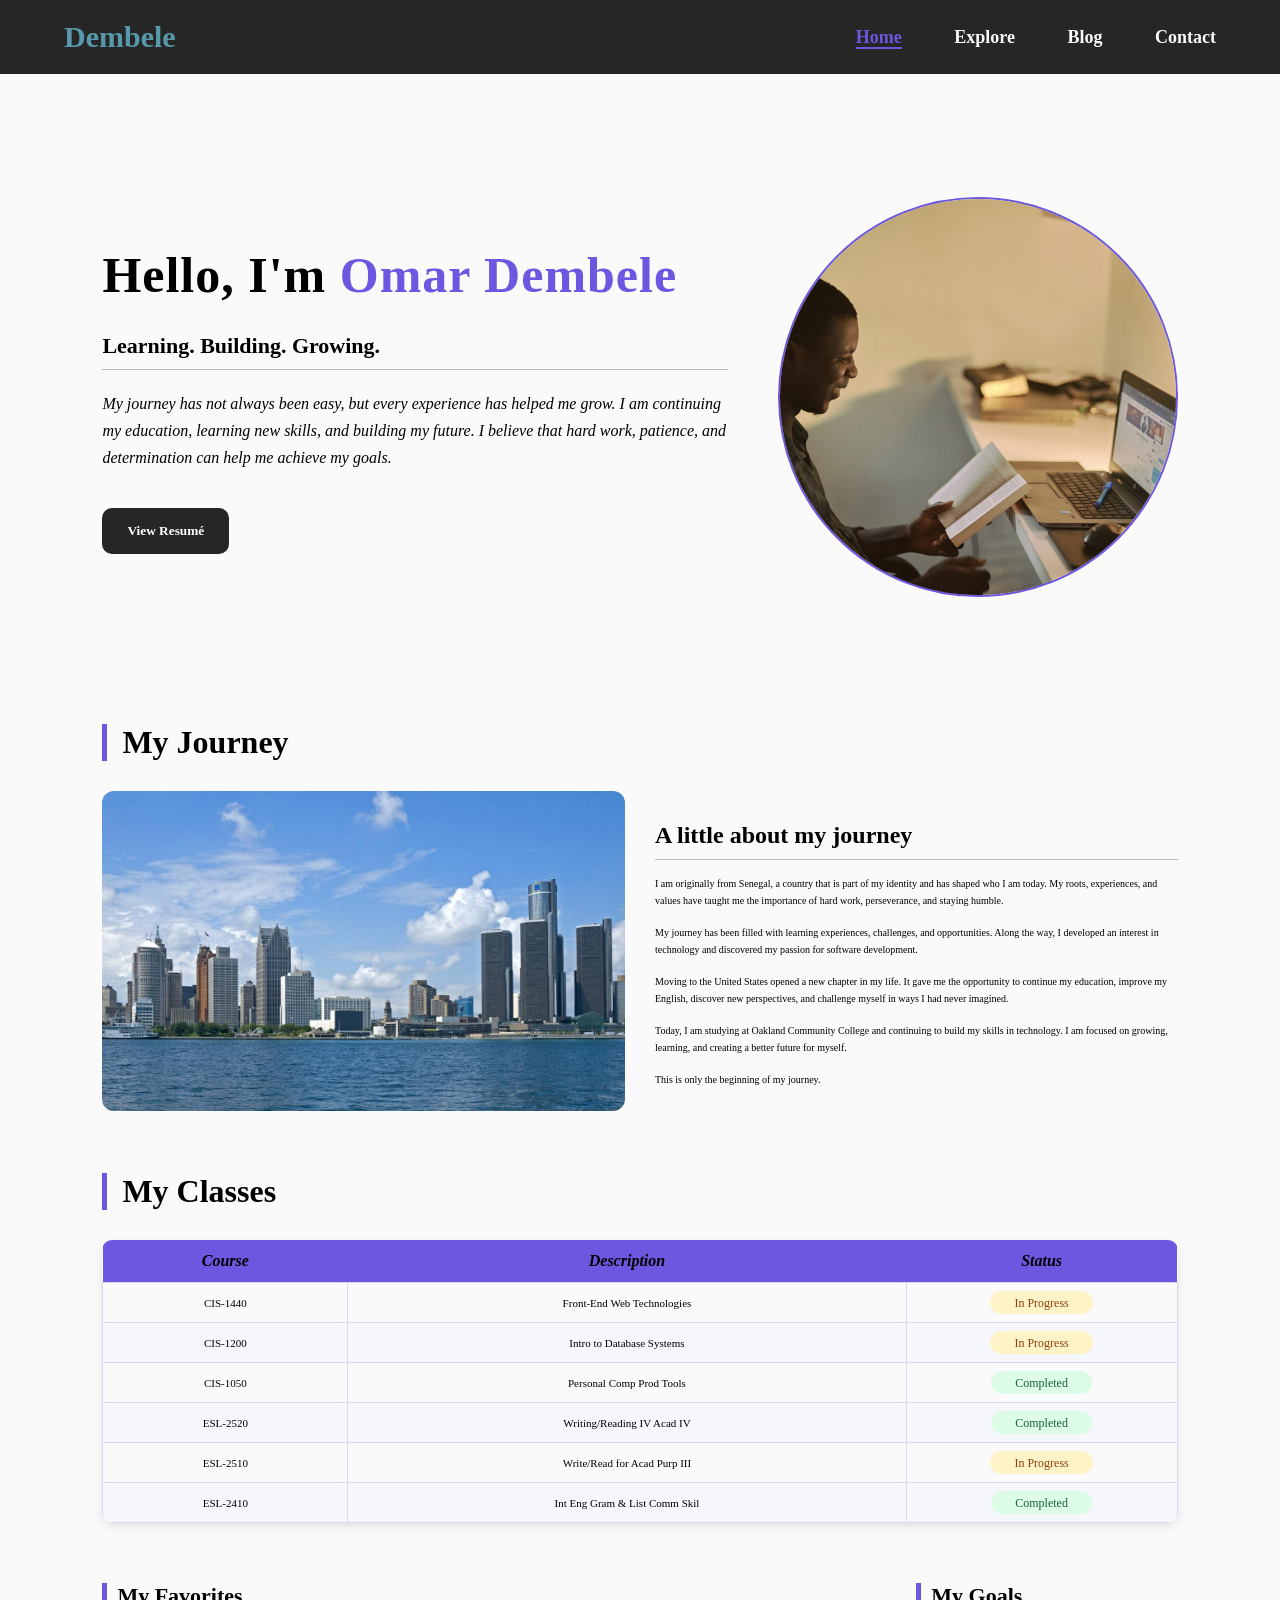
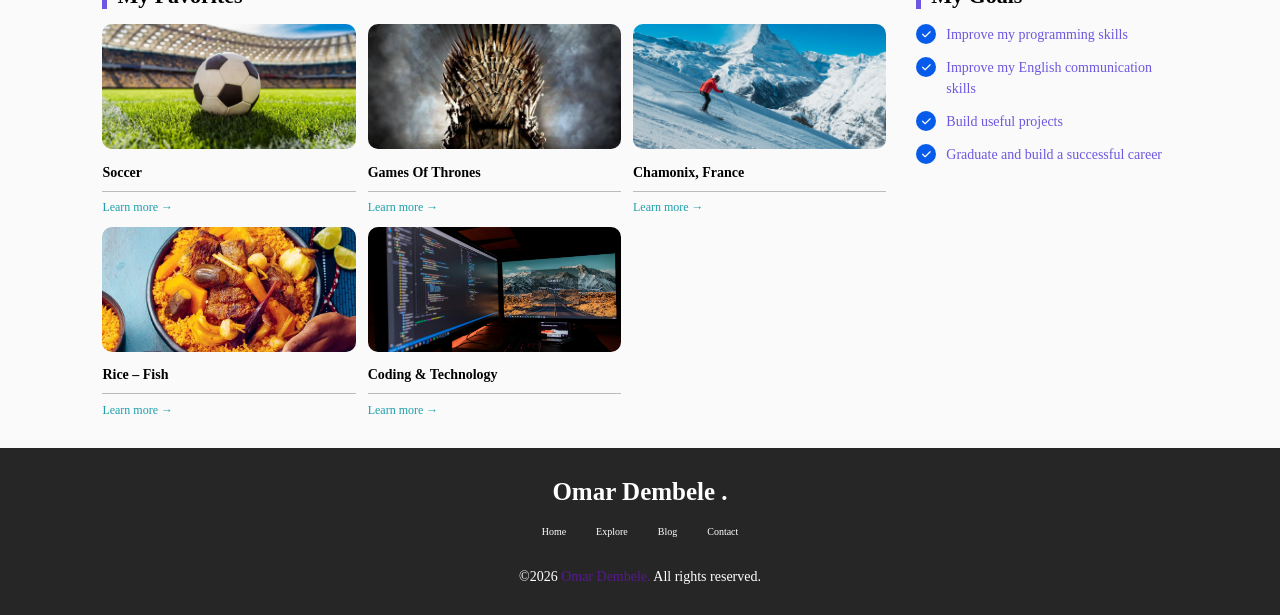
==== commit c72526ae: "footer change" ====
--- a/index.html
+++ b/index.html
@@ -256,7 +256,7 @@
                 </ul>
             </div>
             <div class="bottom-footer">
-                <p>Copyright &copy; <a href="" style="text-decoration: none;">Omar Dembele</a> - All rights reserved</p>
+                <p> &copy;2026 <a href="" style="text-decoration: none;">Omar Dembele.</a> All rights reserved.</p>
             </div>
         </footer>
         <script src="assets/js/index.js"></script>
